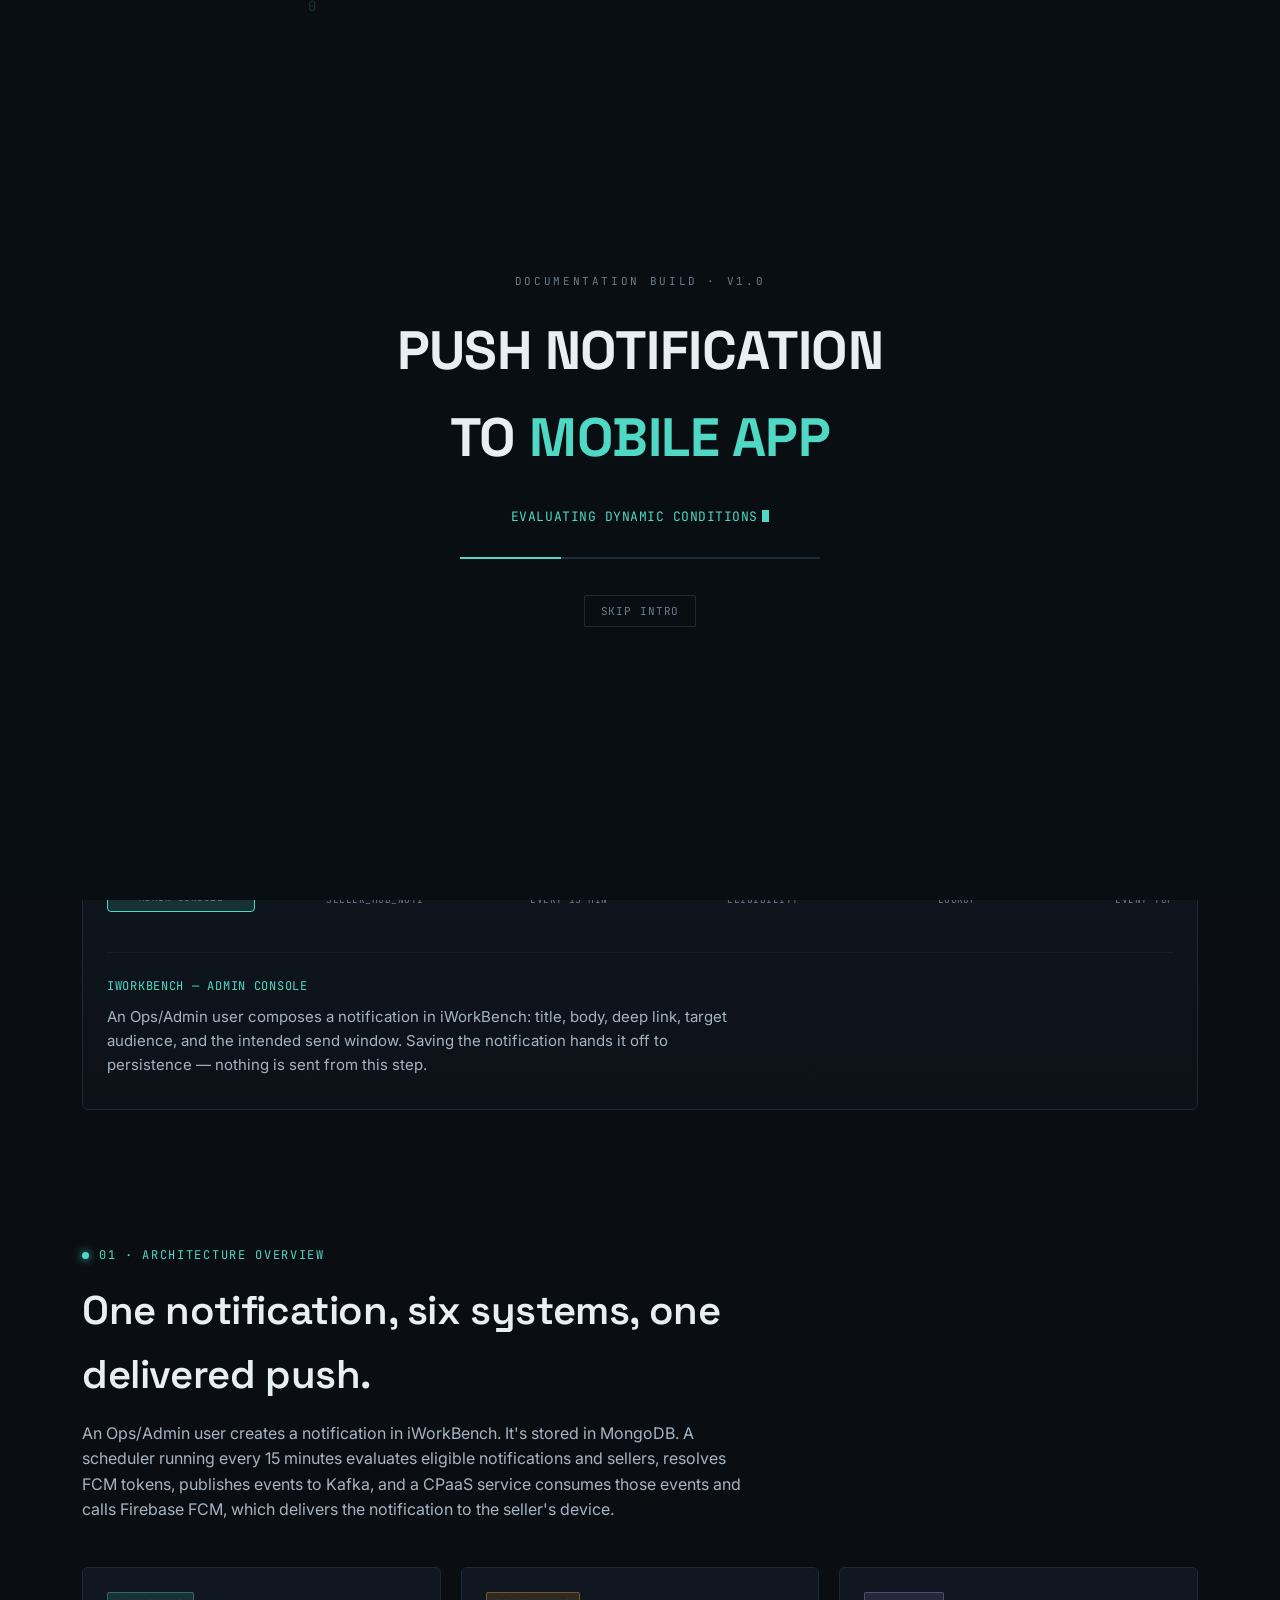
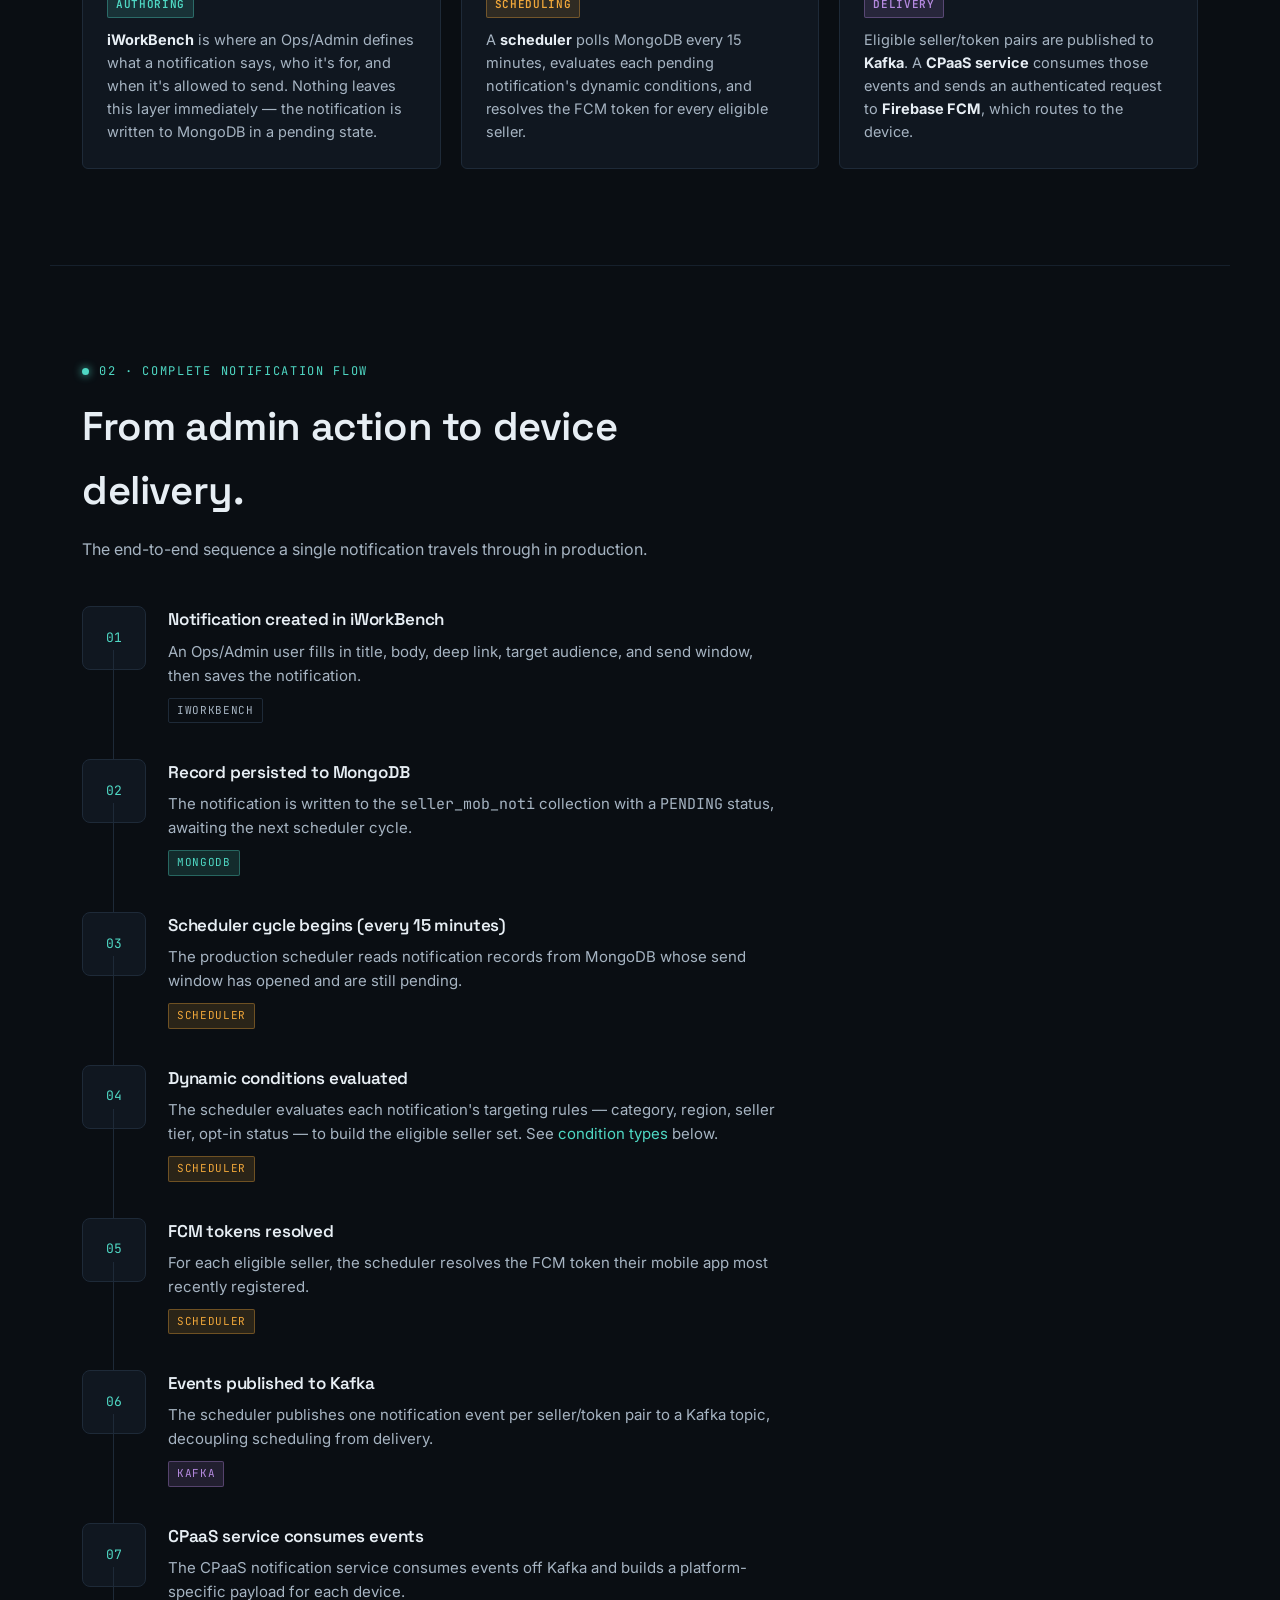
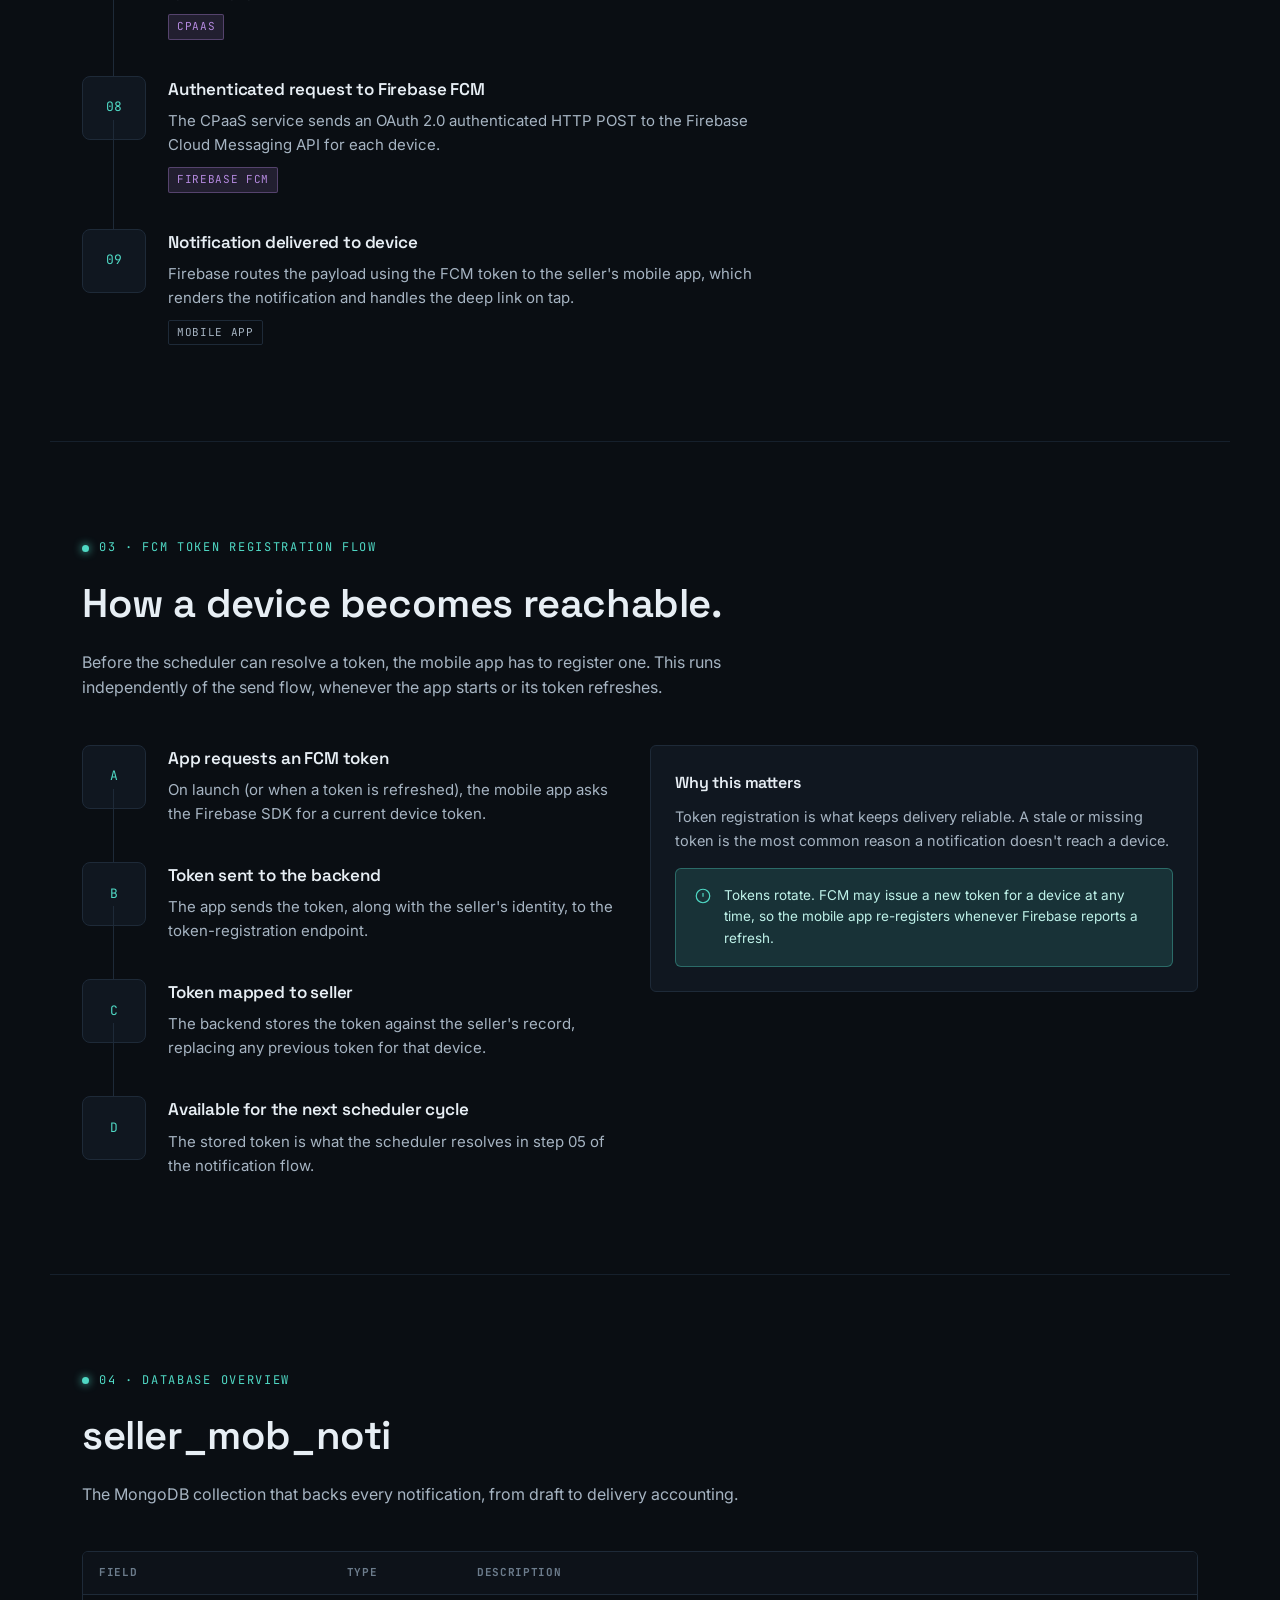
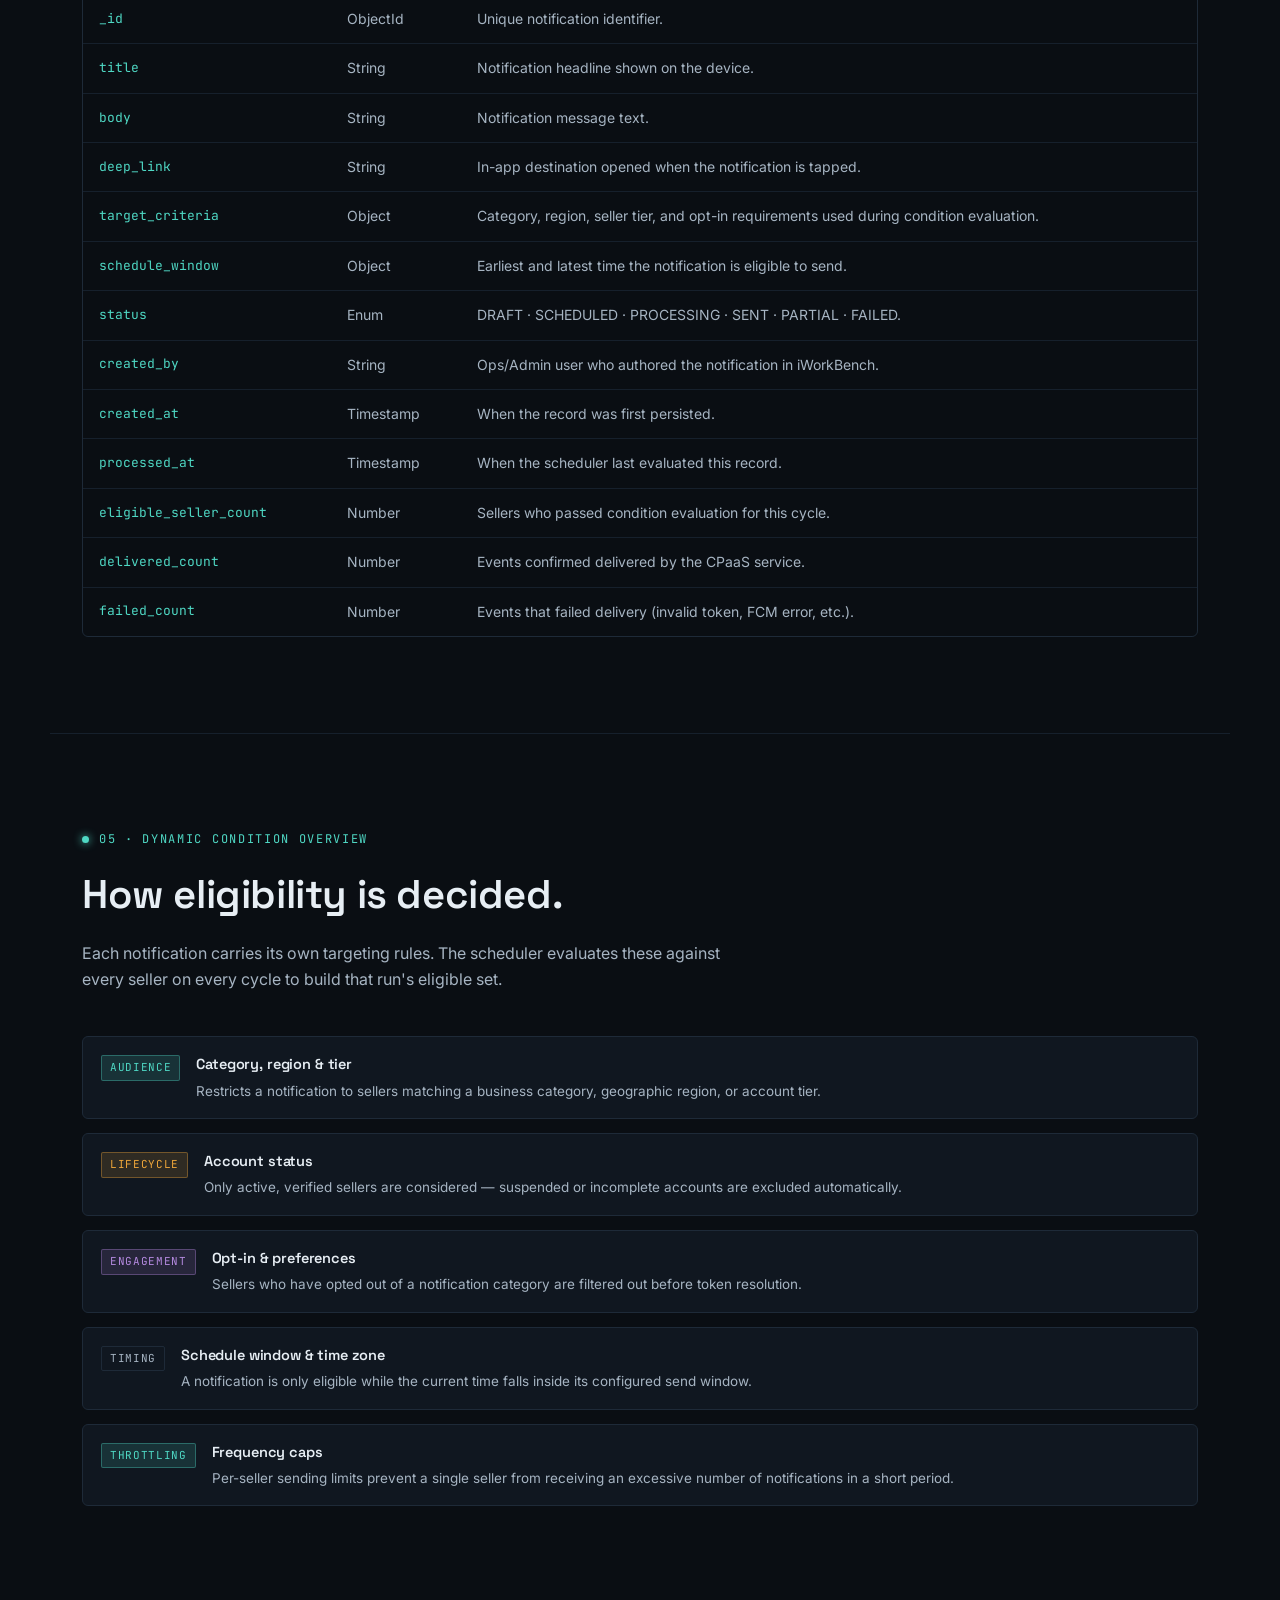
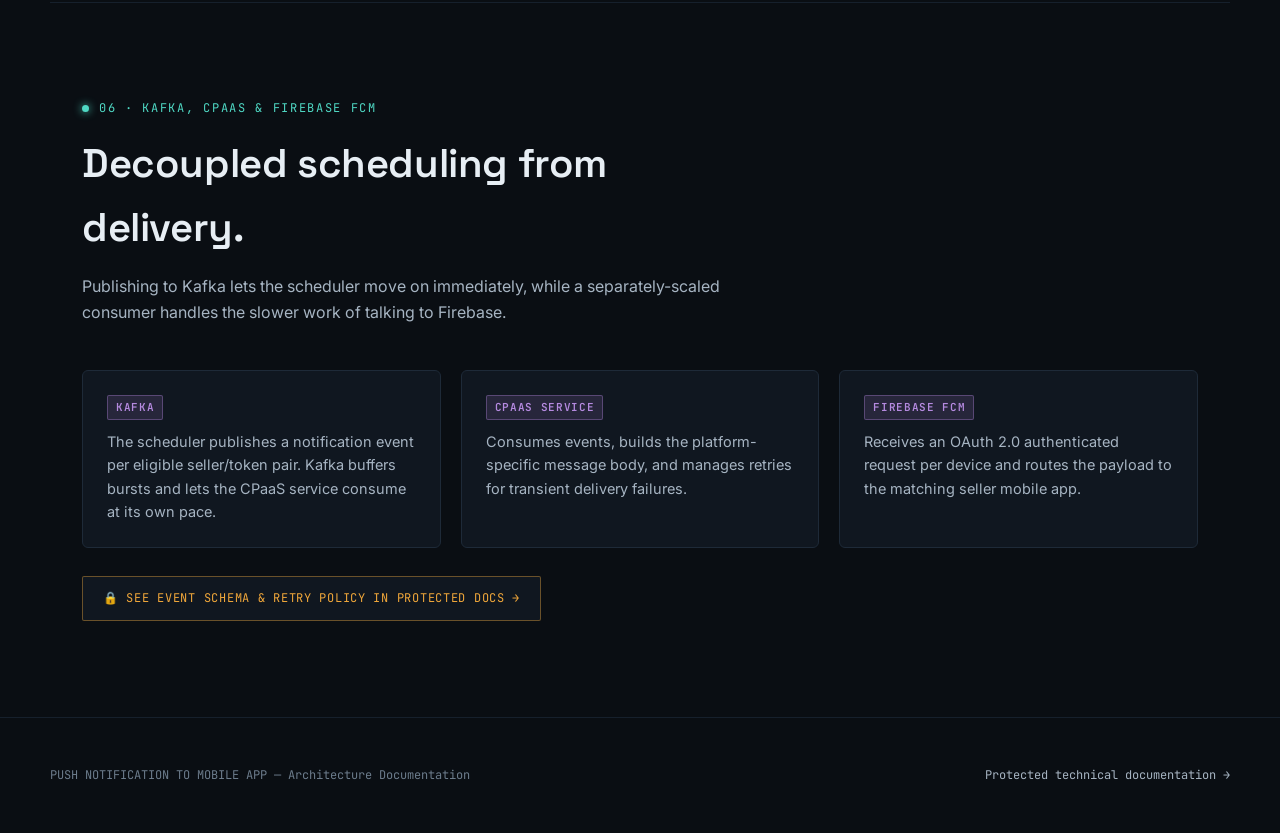
==== index.html @ 13eb3a61 "commit 1" ====
<!DOCTYPE html>
<html lang="en">
<head>
<meta charset="UTF-8">
<meta name="viewport" content="width=device-width, initial-scale=1.0">
<title>Push Notification to Mobile APP — Architecture Documentation</title>
<meta name="description" content="Architecture documentation for a production push notification pipeline: iWorkBench, MongoDB, a 15-minute scheduler, Kafka, a CPaaS service, and Firebase Cloud Messaging.">
<link rel="stylesheet" href="style.css">
</head>
<body>

<!-- ============ SPLASH ============ -->
<div class="splash" id="splash">
  <canvas id="splash-canvas"></canvas>
  <div class="splash-content">
    <div class="splash-eyebrow">Documentation Build · v1.0</div>
    <div class="splash-title">PUSH NOTIFICATION<br>TO <span>MOBILE APP</span></div>
    <div class="splash-status" id="splash-status">INITIALIZING</div>
    <div class="splash-bar"><div class="splash-bar-fill" id="splash-bar-fill"></div></div>
    <button class="splash-skip" id="splash-skip">Skip intro</button>
  </div>
</div>

<!-- ============ NAV ============ -->
<nav class="nav">
  <div class="nav-inner">
    <div class="brand"><span class="dot"></span> PN&nbsp;/&nbsp;ARCHITECTURE</div>
    <ul class="nav-links" id="nav-links">
      <li><a href="#overview">Overview</a></li>
      <li><a href="#flow">Flow</a></li>
      <li><a href="#fcm-registration">FCM Tokens</a></li>
      <li><a href="#database">Database</a></li>
      <li><a href="#kafka">Kafka / CPaaS</a></li>
      <li><a href="details.html" class="docs-link">Protected Docs →</a></li>
    </ul>
    <button class="nav-toggle" id="nav-toggle" aria-label="Toggle navigation">☰</button>
  </div>
</nav>

<!-- ============ HERO ============ -->
<header class="hero">
  <div class="hero-top">
    <div>
      <div class="eyebrow">Architecture Documentation</div>
      <h1>Push Notification to <span class="accent">Mobile APP</span></h1>
      <p class="lede">A visual walkthrough of a live, production-used notification pipeline —
        from an Ops/Admin action in iWorkBench, through MongoDB and a scheduled evaluation job,
        to Kafka, a CPaaS delivery service, and Firebase Cloud Messaging.</p>
    </div>
    <div class="hero-meta">
      <div><b>System</b> · Seller Notification Platform</div>
      <div><b>Status</b> · Production</div>
      <div><b>Scheduler interval</b> · 15 min</div>
      <div><b>Delivery channel</b> · Firebase FCM</div>
    </div>
  </div>

  <div class="hero-actions">
    <a href="#overview" class="btn primary">View architecture ↓</a>
    <a href="details.html" class="btn ghost locked">🔒 Protected technical docs</a>
  </div>

  <!-- Signature interactive pipeline -->
  <div class="pipeline-wrap reveal">
    <div class="pipeline-header">
      <span>Live pipeline reference · click a node</span>
      <span class="tick"><span class="pulse"></span> next scheduler tick in <span id="scheduler-clock" class="mono">00:15</span> (simulated)</span>
    </div>

    <div class="pipeline" role="list">
      <div class="p-node" tabindex="0" role="listitem" data-node="iworkbench">
        <div class="icon"><svg viewBox="0 0 24 24" fill="none" stroke="currentColor" stroke-width="1.6"><rect x="3" y="4" width="18" height="13" rx="1.5"/><path d="M8 21h8M12 17v4"/></svg></div>
        <div class="label">iWorkBench</div><div class="sub">Admin console</div>
      </div>
      <div class="p-link"><span class="flow-dot" style="animation-delay:0s"></span></div>

      <div class="p-node" tabindex="0" role="listitem" data-node="mongodb">
        <div class="icon"><svg viewBox="0 0 24 24" fill="none" stroke="currentColor" stroke-width="1.6"><path d="M12 3c3 3 4 6 4 9a4 4 0 0 1-8 0c0-3 1-6 4-9Z"/><path d="M12 12v9"/></svg></div>
        <div class="label">MongoDB</div><div class="sub">seller_mob_noti</div>
      </div>
      <div class="p-link"><span class="flow-dot" style="animation-delay:.3s"></span></div>

      <div class="p-node amber" tabindex="0" role="listitem" data-node="scheduler">
        <div class="icon"><svg viewBox="0 0 24 24" fill="none" stroke="currentColor" stroke-width="1.6"><circle cx="12" cy="12" r="8.5"/><path d="M12 7v5l3.2 2"/></svg></div>
        <div class="label">Scheduler</div><div class="sub">every 15 min</div>
      </div>
      <div class="p-link"><span class="flow-dot" style="animation-delay:.6s"></span></div>

      <div class="p-node" tabindex="0" role="listitem" data-node="conditions">
        <div class="icon"><svg viewBox="0 0 24 24" fill="none" stroke="currentColor" stroke-width="1.6"><path d="M4 6h16M4 12h10M4 18h6"/><circle cx="19" cy="12" r="1.6"/><circle cx="15" cy="18" r="1.6"/></svg></div>
        <div class="label">Conditions</div><div class="sub">eligibility</div>
      </div>
      <div class="p-link"><span class="flow-dot" style="animation-delay:.9s"></span></div>

      <div class="p-node" tabindex="0" role="listitem" data-node="tokens">
        <div class="icon"><svg viewBox="0 0 24 24" fill="none" stroke="currentColor" stroke-width="1.6"><rect x="6" y="2" width="12" height="20" rx="2.5"/><path d="M10 18h4"/></svg></div>
        <div class="label">FCM Tokens</div><div class="sub">lookup</div>
      </div>
      <div class="p-link"><span class="flow-dot" style="animation-delay:1.2s"></span></div>

      <div class="p-node" tabindex="0" role="listitem" data-node="kafka">
        <div class="icon"><svg viewBox="0 0 24 24" fill="none" stroke="currentColor" stroke-width="1.6"><circle cx="6" cy="6" r="2.2"/><circle cx="6" cy="18" r="2.2"/><circle cx="18" cy="12" r="2.2"/><path d="M8 7l8 4M8 17l8-4"/></svg></div>
        <div class="label">Kafka</div><div class="sub">event topic</div>
      </div>
      <div class="p-link"><span class="flow-dot" style="animation-delay:1.5s"></span></div>

      <div class="p-node" tabindex="0" role="listitem" data-node="cpaas">
        <div class="icon"><svg viewBox="0 0 24 24" fill="none" stroke="currentColor" stroke-width="1.6"><rect x="3" y="7" width="18" height="10" rx="2"/><path d="M7 12h.01M12 12h.01M17 12h.01"/></svg></div>
        <div class="label">CPaaS</div><div class="sub">consumer</div>
      </div>
      <div class="p-link"><span class="flow-dot" style="animation-delay:1.8s"></span></div>

      <div class="p-node violet" tabindex="0" role="listitem" data-node="fcm">
        <div class="icon"><svg viewBox="0 0 24 24" fill="none" stroke="currentColor" stroke-width="1.6"><path d="M12 2 3 7v6c0 5 4 8 9 9 5-1 9-4 9-9V7l-9-5Z"/></svg></div>
        <div class="label">Firebase FCM</div><div class="sub">OAuth 2.0 POST</div>
      </div>
      <div class="p-link"><span class="flow-dot" style="animation-delay:2.1s"></span></div>

      <div class="p-node" tabindex="0" role="listitem" data-node="mobile">
        <div class="icon"><svg viewBox="0 0 24 24" fill="none" stroke="currentColor" stroke-width="1.6"><rect x="7" y="2" width="10" height="20" rx="2"/><path d="M11 19h2"/></svg></div>
        <div class="label">Mobile App</div><div class="sub">seller device</div>
      </div>
    </div>

    <div class="pipeline-detail">
      <div class="d-title" id="pipeline-detail-title">iWorkBench — Admin Console</div>
      <p id="pipeline-detail-text">An Ops/Admin user composes a notification in iWorkBench.</p>
    </div>
  </div>
</header>

<!-- ============ OVERVIEW ============ -->
<section class="section" id="overview">
  <div class="section-head reveal">
    <div class="eyebrow">01 · Architecture Overview</div>
    <h2>One notification, six systems, one delivered push.</h2>
    <p>An Ops/Admin user creates a notification in iWorkBench. It's stored in MongoDB. A scheduler
      running every 15 minutes evaluates eligible notifications and sellers, resolves FCM tokens,
      publishes events to Kafka, and a CPaaS service consumes those events and calls Firebase FCM,
      which delivers the notification to the seller's device.</p>
  </div>

  <div class="grid cols-3 reveal">
    <div class="card">
      <h3><span class="tag teal">Authoring</span></h3>
      <p><b style="color:var(--text)">iWorkBench</b> is where an Ops/Admin defines what a notification says,
        who it's for, and when it's allowed to send. Nothing leaves this layer immediately — the
        notification is written to MongoDB in a pending state.</p>
    </div>
    <div class="card">
      <h3><span class="tag amber">Scheduling</span></h3>
      <p>A <b style="color:var(--text)">scheduler</b> polls MongoDB every 15 minutes, evaluates each
        pending notification's dynamic conditions, and resolves the FCM token for every eligible seller.</p>
    </div>
    <div class="card">
      <h3><span class="tag violet">Delivery</span></h3>
      <p>Eligible seller/token pairs are published to <b style="color:var(--text)">Kafka</b>. A
        <b style="color:var(--text)">CPaaS service</b> consumes those events and sends an authenticated
        request to <b style="color:var(--text)">Firebase FCM</b>, which routes to the device.</p>
    </div>
  </div>
</section>

<!-- ============ COMPLETE FLOW ============ -->
<section class="section" id="flow">
  <div class="section-head reveal">
    <div class="eyebrow">02 · Complete Notification Flow</div>
    <h2>From admin action to device delivery.</h2>
    <p>The end-to-end sequence a single notification travels through in production.</p>
  </div>

  <div class="flow-steps reveal">
    <div class="flow-step">
      <div class="step-num">01</div>
      <div class="step-body">
        <h4>Notification created in iWorkBench</h4>
        <p>An Ops/Admin user fills in title, body, deep link, target audience, and send window,
          then saves the notification.</p>
        <div class="step-meta"><span class="tag">iWorkBench</span></div>
      </div>
    </div>
    <div class="flow-step">
      <div class="step-num">02</div>
      <div class="step-body">
        <h4>Record persisted to MongoDB</h4>
        <p>The notification is written to the <code class="mono">seller_mob_noti</code> collection with a
          <code class="mono">PENDING</code> status, awaiting the next scheduler cycle.</p>
        <div class="step-meta"><span class="tag teal">MongoDB</span></div>
      </div>
    </div>
    <div class="flow-step">
      <div class="step-num">03</div>
      <div class="step-body">
        <h4>Scheduler cycle begins (every 15 minutes)</h4>
        <p>The production scheduler reads notification records from MongoDB whose send window has opened
          and are still pending.</p>
        <div class="step-meta"><span class="tag amber">Scheduler</span></div>
      </div>
    </div>
    <div class="flow-step">
      <div class="step-num">04</div>
      <div class="step-body">
        <h4>Dynamic conditions evaluated</h4>
        <p>The scheduler evaluates each notification's targeting rules — category, region, seller tier,
          opt-in status — to build the eligible seller set. See <a href="#conditions" style="color:var(--teal)">condition types</a> below.</p>
        <div class="step-meta"><span class="tag amber">Scheduler</span></div>
      </div>
    </div>
    <div class="flow-step">
      <div class="step-num">05</div>
      <div class="step-body">
        <h4>FCM tokens resolved</h4>
        <p>For each eligible seller, the scheduler resolves the FCM token their mobile app most recently
          registered.</p>
        <div class="step-meta"><span class="tag amber">Scheduler</span></div>
      </div>
    </div>
    <div class="flow-step">
      <div class="step-num">06</div>
      <div class="step-body">
        <h4>Events published to Kafka</h4>
        <p>The scheduler publishes one notification event per seller/token pair to a Kafka topic,
          decoupling scheduling from delivery.</p>
        <div class="step-meta"><span class="tag violet">Kafka</span></div>
      </div>
    </div>
    <div class="flow-step">
      <div class="step-num">07</div>
      <div class="step-body">
        <h4>CPaaS service consumes events</h4>
        <p>The CPaaS notification service consumes events off Kafka and builds a platform-specific
          payload for each device.</p>
        <div class="step-meta"><span class="tag violet">CPaaS</span></div>
      </div>
    </div>
    <div class="flow-step">
      <div class="step-num">08</div>
      <div class="step-body">
        <h4>Authenticated request to Firebase FCM</h4>
        <p>The CPaaS service sends an OAuth 2.0 authenticated HTTP POST to the Firebase Cloud Messaging
          API for each device.</p>
        <div class="step-meta"><span class="tag violet">Firebase FCM</span></div>
      </div>
    </div>
    <div class="flow-step">
      <div class="step-num">09</div>
      <div class="step-body">
        <h4>Notification delivered to device</h4>
        <p>Firebase routes the payload using the FCM token to the seller's mobile app, which renders
          the notification and handles the deep link on tap.</p>
        <div class="step-meta"><span class="tag">Mobile App</span></div>
      </div>
    </div>
  </div>
</section>

<!-- ============ FCM TOKEN REGISTRATION ============ -->
<section class="section" id="fcm-registration">
  <div class="section-head reveal">
    <div class="eyebrow">03 · FCM Token Registration Flow</div>
    <h2>How a device becomes reachable.</h2>
    <p>Before the scheduler can resolve a token, the mobile app has to register one. This runs
      independently of the send flow, whenever the app starts or its token refreshes.</p>
  </div>

  <div class="grid cols-2 reveal">
    <div>
      <div class="flow-steps">
        <div class="flow-step">
          <div class="step-num">A</div>
          <div class="step-body">
            <h4>App requests an FCM token</h4>
            <p>On launch (or when a token is refreshed), the mobile app asks the Firebase SDK for a
              current device token.</p>
          </div>
        </div>
        <div class="flow-step">
          <div class="step-num">B</div>
          <div class="step-body">
            <h4>Token sent to the backend</h4>
            <p>The app sends the token, along with the seller's identity, to the token-registration
              endpoint.</p>
          </div>
        </div>
        <div class="flow-step">
          <div class="step-num">C</div>
          <div class="step-body">
            <h4>Token mapped to seller</h4>
            <p>The backend stores the token against the seller's record, replacing any previous token
              for that device.</p>
          </div>
        </div>
        <div class="flow-step">
          <div class="step-num">D</div>
          <div class="step-body">
            <h4>Available for the next scheduler cycle</h4>
            <p>The stored token is what the scheduler resolves in step 05 of the notification flow.</p>
          </div>
        </div>
      </div>
    </div>
    <div class="card" style="align-self:start;">
      <h3>Why this matters</h3>
      <p style="margin-bottom:12px;">Token registration is what keeps delivery reliable. A stale or
        missing token is the most common reason a notification doesn't reach a device.</p>
      <div class="note info" style="margin-top:16px;">
        <svg viewBox="0 0 24 24" fill="none" stroke="currentColor" stroke-width="1.6"><circle cx="12" cy="12" r="9"/><path d="M12 8v5M12 16h.01"/></svg>
        <span>Tokens rotate. FCM may issue a new token for a device at any time, so the mobile app
          re-registers whenever Firebase reports a refresh.</span>
      </div>
    </div>
  </div>
</section>

<!-- ============ DATABASE ============ -->
<section class="section" id="database">
  <div class="section-head reveal">
    <div class="eyebrow">04 · Database Overview</div>
    <h2>seller_mob_noti</h2>
    <p>The MongoDB collection that backs every notification, from draft to delivery accounting.</p>
  </div>

  <div class="table-wrap reveal">
    <table>
      <thead>
        <tr><th>Field</th><th>Type</th><th>Description</th></tr>
      </thead>
      <tbody>
        <tr><td class="field">_id</td><td>ObjectId</td><td>Unique notification identifier.</td></tr>
        <tr><td class="field">title</td><td>String</td><td>Notification headline shown on the device.</td></tr>
        <tr><td class="field">body</td><td>String</td><td>Notification message text.</td></tr>
        <tr><td class="field">deep_link</td><td>String</td><td>In-app destination opened when the notification is tapped.</td></tr>
        <tr><td class="field">target_criteria</td><td>Object</td><td>Category, region, seller tier, and opt-in requirements used during condition evaluation.</td></tr>
        <tr><td class="field">schedule_window</td><td>Object</td><td>Earliest and latest time the notification is eligible to send.</td></tr>
        <tr><td class="field">status</td><td>Enum</td><td>DRAFT · SCHEDULED · PROCESSING · SENT · PARTIAL · FAILED.</td></tr>
        <tr><td class="field">created_by</td><td>String</td><td>Ops/Admin user who authored the notification in iWorkBench.</td></tr>
        <tr><td class="field">created_at</td><td>Timestamp</td><td>When the record was first persisted.</td></tr>
        <tr><td class="field">processed_at</td><td>Timestamp</td><td>When the scheduler last evaluated this record.</td></tr>
        <tr><td class="field">eligible_seller_count</td><td>Number</td><td>Sellers who passed condition evaluation for this cycle.</td></tr>
        <tr><td class="field">delivered_count</td><td>Number</td><td>Events confirmed delivered by the CPaaS service.</td></tr>
        <tr><td class="field">failed_count</td><td>Number</td><td>Events that failed delivery (invalid token, FCM error, etc.).</td></tr>
      </tbody>
    </table>
  </div>
</section>

<!-- ============ DYNAMIC CONDITIONS ============ -->
<section class="section" id="conditions">
  <div class="section-head reveal">
    <div class="eyebrow">05 · Dynamic Condition Overview</div>
    <h2>How eligibility is decided.</h2>
    <p>Each notification carries its own targeting rules. The scheduler evaluates these against every
      seller on every cycle to build that run's eligible set.</p>
  </div>

  <div class="cond-list reveal">
    <div class="cond-item">
      <span class="tag teal cond-tag">Audience</span>
      <div><h4>Category, region &amp; tier</h4><p>Restricts a notification to sellers matching a business category, geographic region, or account tier.</p></div>
    </div>
    <div class="cond-item">
      <span class="tag amber cond-tag">Lifecycle</span>
      <div><h4>Account status</h4><p>Only active, verified sellers are considered — suspended or incomplete accounts are excluded automatically.</p></div>
    </div>
    <div class="cond-item">
      <span class="tag violet cond-tag">Engagement</span>
      <div><h4>Opt-in &amp; preferences</h4><p>Sellers who have opted out of a notification category are filtered out before token resolution.</p></div>
    </div>
    <div class="cond-item">
      <span class="tag cond-tag">Timing</span>
      <div><h4>Schedule window &amp; time zone</h4><p>A notification is only eligible while the current time falls inside its configured send window.</p></div>
    </div>
    <div class="cond-item">
      <span class="tag teal cond-tag">Throttling</span>
      <div><h4>Frequency caps</h4><p>Per-seller sending limits prevent a single seller from receiving an excessive number of notifications in a short period.</p></div>
    </div>
  </div>
</section>

<!-- ============ KAFKA / CPAAS / FCM ============ -->
<section class="section" id="kafka">
  <div class="section-head reveal">
    <div class="eyebrow">06 · Kafka, CPaaS &amp; Firebase FCM</div>
    <h2>Decoupled scheduling from delivery.</h2>
    <p>Publishing to Kafka lets the scheduler move on immediately, while a separately-scaled consumer
      handles the slower work of talking to Firebase.</p>
  </div>

  <div class="grid cols-3 reveal">
    <div class="card">
      <h3><span class="tag violet">Kafka</span></h3>
      <p>The scheduler publishes a notification event per eligible seller/token pair. Kafka buffers
        bursts and lets the CPaaS service consume at its own pace.</p>
    </div>
    <div class="card">
      <h3><span class="tag violet">CPaaS Service</span></h3>
      <p>Consumes events, builds the platform-specific message body, and manages retries for
        transient delivery failures.</p>
    </div>
    <div class="card">
      <h3><span class="tag violet">Firebase FCM</span></h3>
      <p>Receives an OAuth 2.0 authenticated request per device and routes the payload to the
        matching seller mobile app.</p>
    </div>
  </div>

  <div style="margin-top:28px;" class="reveal">
    <a href="details.html" class="btn ghost locked">🔒 See event schema &amp; retry policy in protected docs →</a>
  </div>
</section>

<footer>
  <div class="footer-inner">
    <div>PUSH NOTIFICATION TO MOBILE APP — Architecture Documentation</div>
    <div><a href="details.html">Protected technical documentation →</a></div>
  </div>
</footer>

<script src="script.js"></script>
</body>
</html>
---- style.css ----
/* =========================================================
   PUSH NOTIFICATION TO MOBILE APP — Architecture Docs
   Design system: "Systems Blueprint"
   ========================================================= */

@import url('https://fonts.googleapis.com/css2?family=Space+Grotesk:wght@400;500;600;700&family=Inter:wght@400;500;600&family=JetBrains+Mono:wght@400;500;600&display=swap');

:root{
  --ink:        #0A0E13;
  --panel:      #101720;
  --panel-2:    #0D1219;
  --border:     #1E2A38;
  --border-soft:#16202C;
  --text:       #E7EEF4;
  --text-dim:   #A6B4C2;
  --muted:      #6C7C8C;

  --teal:       #4FD8C4;
  --teal-dim:   rgba(79,216,196,0.14);
  --amber:      #F0A73A;
  --amber-dim:  rgba(240,167,58,0.14);
  --violet:     #B58AE0;
  --violet-dim: rgba(181,138,224,0.14);
  --red:        #E5697A;

  --display: 'Space Grotesk', sans-serif;
  --body:    'Inter', sans-serif;
  --mono:    'JetBrains Mono', monospace;

  --radius: 3px;
  --maxw: 1180px;
}

*{ box-sizing:border-box; margin:0; padding:0; }

html{ scroll-behavior:smooth; }

body{
  background:var(--ink);
  color:var(--text);
  font-family:var(--body);
  line-height:1.6;
  -webkit-font-smoothing:antialiased;
  position:relative;
  min-height:100vh;
}

/* blueprint grid backdrop */
body::before{
  content:"";
  position:fixed; inset:0;
  background-image:
    linear-gradient(var(--border-soft) 1px, transparent 1px),
    linear-gradient(90deg, var(--border-soft) 1px, transparent 1px);
  background-size:48px 48px;
  opacity:0.35;
  pointer-events:none;
  z-index:0;
  mask-image: radial-gradient(ellipse 90% 60% at 50% 0%, black 40%, transparent 90%);
}

a{ color:inherit; text-decoration:none; }
ul{ list-style:none; }
img,svg{ display:block; max-width:100%; }

::selection{ background:var(--teal); color:var(--ink); }

::-webkit-scrollbar{ width:10px; height:10px; }
::-webkit-scrollbar-track{ background:var(--ink); }
::-webkit-scrollbar-thumb{ background:var(--border); border-radius:10px; }

:focus-visible{ outline:2px solid var(--teal); outline-offset:2px; }

.eyebrow{
  font-family:var(--mono);
  font-size:12px;
  letter-spacing:0.14em;
  text-transform:uppercase;
  color:var(--teal);
  display:flex;
  align-items:center;
  gap:10px;
}
.eyebrow::before{
  content:"";
  width:7px; height:7px;
  border-radius:50%;
  background:var(--teal);
  box-shadow:0 0 8px var(--teal);
  flex:none;
}

h1,h2,h3,h4{ font-family:var(--display); font-weight:600; letter-spacing:-0.01em; }

.section{
  position:relative;
  z-index:1;
  max-width:var(--maxw);
  margin:0 auto;
  padding:96px 32px;
}
.section + .section{ border-top:1px solid var(--border-soft); }

.section-head{
  margin-bottom:44px;
  max-width:680px;
}
.section-head h2{
  font-size:clamp(28px,3.4vw,40px);
  margin-top:14px;
  color:var(--text);
}
.section-head p{
  margin-top:14px;
  color:var(--text-dim);
  font-size:16px;
}

code, .mono{ font-family:var(--mono); }

.tag{
  display:inline-flex;
  align-items:center;
  font-family:var(--mono);
  font-size:11px;
  letter-spacing:0.06em;
  text-transform:uppercase;
  padding:3px 8px;
  border-radius:2px;
  border:1px solid var(--border);
  color:var(--text-dim);
}
.tag.teal{ color:var(--teal); border-color:rgba(79,216,196,0.35); background:var(--teal-dim); }
.tag.amber{ color:var(--amber); border-color:rgba(240,167,58,0.35); background:var(--amber-dim); }
.tag.violet{ color:var(--violet); border-color:rgba(181,138,224,0.35); background:var(--violet-dim); }

/* =========================== NAV =========================== */
.nav{
  position:sticky; top:0; z-index:50;
  backdrop-filter:blur(10px);
  background:rgba(10,14,19,0.82);
  border-bottom:1px solid var(--border-soft);
}
.nav-inner{
  max-width:var(--maxw);
  margin:0 auto;
  padding:0 32px;
  height:60px;
  display:flex;
  align-items:center;
  justify-content:space-between;
  gap:24px;
}
.brand{
  display:flex; align-items:center; gap:10px;
  font-family:var(--mono);
  font-size:13px;
  letter-spacing:0.04em;
  color:var(--text);
}
.brand .dot{
  width:8px; height:8px; border-radius:50%;
  background:var(--teal); box-shadow:0 0 10px var(--teal);
  animation: blink 2.6s ease-in-out infinite;
}
@keyframes blink{ 0%,100%{opacity:1;} 50%{opacity:0.25;} }

.nav-links{
  display:flex; gap:28px;
  font-family:var(--mono);
  font-size:12px;
  letter-spacing:0.04em;
  text-transform:uppercase;
}
.nav-links a{ color:var(--text-dim); transition:color .15s ease; position:relative; }
.nav-links a:hover{ color:var(--teal); }
.nav-links a.docs-link{ color:var(--amber); }
.nav-links a.docs-link:hover{ color:#ffbe63; }

.nav-toggle{ display:none; background:none; border:1px solid var(--border); color:var(--text); font-family:var(--mono); padding:6px 10px; border-radius:2px; }

@media (max-width:760px){
  .nav-links{ display:none; }
  .nav-toggle{ display:block; }
  .nav-links.open{
    display:flex; flex-direction:column;
    position:absolute; top:60px; left:0; right:0;
    background:var(--panel); border-bottom:1px solid var(--border-soft);
    padding:16px 24px; gap:16px;
  }
}

/* =========================== SPLASH =========================== */
.splash{
  position:fixed; inset:0; z-index:200;
  background:var(--ink);
  display:flex; flex-direction:column;
  align-items:center; justify-content:center;
  overflow:hidden;
  transition:opacity .6s ease, visibility .6s ease;
}
.splash.hide{ opacity:0; visibility:hidden; pointer-events:none; }

.splash canvas{ position:absolute; inset:0; width:100%; height:100%; opacity:0.5; }

.splash-content{
  position:relative; z-index:2;
  text-align:center;
  padding:0 24px;
}
.splash-eyebrow{
  font-family:var(--mono);
  font-size:11px;
  letter-spacing:0.24em;
  text-transform:uppercase;
  color:var(--muted);
  margin-bottom:18px;
}
.splash-title{
  font-family:var(--display);
  font-weight:700;
  font-size:clamp(26px,5.4vw,54px);
  letter-spacing:-0.01em;
  color:var(--text);
}
.splash-title span{ color:var(--teal); }

.splash-status{
  margin-top:26px;
  font-family:var(--mono);
  font-size:13px;
  color:var(--teal);
  height:20px;
  letter-spacing:0.04em;
}
.splash-status::after{
  content:"";
  display:inline-block;
  width:7px; height:12px;
  margin-left:4px;
  background:var(--teal);
  animation:blink 0.9s steps(2) infinite;
  vertical-align:-1px;
}

.splash-bar{
  margin:30px auto 0;
  width:min(360px,70vw);
  height:2px;
  background:var(--border);
  position:relative;
  overflow:hidden;
}
.splash-bar-fill{
  position:absolute; left:0; top:0; bottom:0;
  width:0%;
  background:var(--teal);
  box-shadow:0 0 10px var(--teal);
  transition:width .1s linear;
}

.splash-skip{
  margin-top:36px;
  font-family:var(--mono);
  font-size:11px;
  letter-spacing:0.08em;
  text-transform:uppercase;
  color:var(--muted);
  border:1px solid var(--border);
  padding:8px 16px;
  border-radius:2px;
  opacity:0;
  transition:opacity .4s ease, color .15s ease, border-color .15s ease;
  background:none;
  cursor:pointer;
}
.splash-skip.show{ opacity:1; }
.splash-skip:hover{ color:var(--teal); border-color:var(--teal); }

/* =========================== HERO =========================== */
.hero{
  position:relative; z-index:1;
  max-width:var(--maxw);
  margin:0 auto;
  padding:88px 32px 40px;
}
.hero-top{
  display:flex; align-items:flex-start; justify-content:space-between;
  gap:40px; flex-wrap:wrap;
}
.hero h1{
  font-size:clamp(34px,5.6vw,62px);
  line-height:1.04;
  margin-top:18px;
  max-width:820px;
}
.hero h1 .accent{ color:var(--teal); }
.hero p.lede{
  margin-top:22px;
  max-width:560px;
  color:var(--text-dim);
  font-size:17px;
}
.hero-meta{
  font-family:var(--mono);
  font-size:12px;
  color:var(--muted);
  text-align:right;
  line-height:1.9;
}
.hero-meta b{ color:var(--text-dim); font-weight:500; }

.hero-actions{
  margin-top:32px;
  display:flex; gap:14px; flex-wrap:wrap;
}
.btn{
  font-family:var(--mono);
  font-size:12px;
  letter-spacing:0.06em;
  text-transform:uppercase;
  padding:12px 20px;
  border-radius:2px;
  border:1px solid var(--border);
  color:var(--text-dim);
  transition:all .15s ease;
  display:inline-flex; align-items:center; gap:8px;
  background:var(--panel);
  cursor:pointer;
}
.btn:hover{ color:var(--text); border-color:var(--muted); }
.btn.primary{
  background:var(--teal); color:#03211D; border-color:var(--teal); font-weight:600;
}
.btn.primary:hover{ background:#6be3d1; }
.btn.ghost.locked{ color:var(--amber); border-color:rgba(240,167,58,0.4); }
.btn.ghost.locked:hover{ border-color:var(--amber); }

/* =========================== PIPELINE (signature) =========================== */
.pipeline-wrap{
  margin-top:70px;
  border:1px solid var(--border);
  background:linear-gradient(180deg,var(--panel),var(--panel-2));
  border-radius:6px;
  padding:28px 24px 32px;
  position:relative;
  overflow:hidden;
}
.pipeline-header{
  display:flex; justify-content:space-between; align-items:center;
  flex-wrap:wrap; gap:12px;
  margin-bottom:34px;
  font-family:var(--mono);
  font-size:11px;
  color:var(--muted);
  text-transform:uppercase;
  letter-spacing:0.08em;
}
.pipeline-header .tick{
  color:var(--amber);
  display:flex; align-items:center; gap:8px;
}
.pipeline-header .tick .pulse{
  width:6px; height:6px; border-radius:50%; background:var(--amber);
  box-shadow:0 0 8px var(--amber);
  animation:blink 1.2s ease-in-out infinite;
}

.pipeline{
  display:flex;
  align-items:stretch;
  gap:0;
  overflow-x:auto;
  padding-bottom:8px;
}
.p-node{
  flex:0 0 148px;
  display:flex; flex-direction:column; align-items:center;
  text-align:center;
  gap:10px;
  padding:6px;
  border-radius:4px;
  cursor:pointer;
  border:1px solid transparent;
  transition:border-color .15s ease, background .15s ease, transform .15s ease;
  position:relative;
}
.p-node:hover, .p-node.active{
  border-color:var(--teal);
  background:var(--teal-dim);
  transform:translateY(-2px);
}
.p-node .icon{
  width:46px; height:46px;
  border-radius:8px;
  border:1px solid var(--border);
  background:var(--panel-2);
  display:flex; align-items:center; justify-content:center;
  color:var(--teal);
}
.p-node.amber .icon{ color:var(--amber); }
.p-node.violet .icon{ color:var(--violet); }
.p-node .icon svg{ width:22px; height:22px; }
.p-node .label{
  font-family:var(--mono);
  font-size:11px;
  color:var(--text);
  letter-spacing:0.01em;
  line-height:1.3;
}
.p-node .sub{
  font-family:var(--mono);
  font-size:9.5px;
  color:var(--muted);
  text-transform:uppercase;
  letter-spacing:0.05em;
}

.p-link{
  flex:0 0 46px;
  position:relative;
  align-self:center;
  height:2px;
  background:var(--border);
  margin-top:-30px;
}
.p-link .flow-dot{
  position:absolute; top:-3px; left:0;
  width:8px; height:8px; border-radius:50%;
  background:var(--teal);
  box-shadow:0 0 8px var(--teal);
  animation:flow 2.4s linear infinite;
}
@keyframes flow{
  0%{ left:-4px; opacity:0; }
  10%{ opacity:1; }
  90%{ opacity:1; }
  100%{ left:calc(100% - 4px); opacity:0; }
}

.pipeline-detail{
  margin-top:30px;
  border-top:1px solid var(--border-soft);
  padding-top:24px;
  min-height:74px;
}
.pipeline-detail .d-title{
  font-family:var(--mono);
  font-size:12px;
  color:var(--teal);
  text-transform:uppercase;
  letter-spacing:0.06em;
  margin-bottom:8px;
}
.pipeline-detail p{ color:var(--text-dim); max-width:640px; font-size:15px; }

@media (max-width:720px){
  .pipeline{ flex-direction:column; align-items:stretch; }
  .p-node{ flex-direction:row; text-align:left; flex:none; }
  .p-link{ display:none; }
}

/* =========================== DIAGRAM STEPS (vertical flow) =========================== */
.flow-steps{ counter-reset:step; }
.flow-step{
  display:grid;
  grid-template-columns:64px 1fr;
  gap:22px;
  position:relative;
  padding-bottom:36px;
}
.flow-step:last-child{ padding-bottom:0; }
.flow-step::before{
  content:"";
  position:absolute;
  left:31px; top:44px; bottom:0;
  width:1px;
  background:var(--border);
}
.flow-step:last-child::before{ display:none; }
.step-num{
  width:64px; height:64px;
  border:1px solid var(--border);
  background:var(--panel);
  border-radius:8px;
  display:flex; align-items:center; justify-content:center;
  font-family:var(--mono); font-size:13px; color:var(--teal);
  flex:none;
}
.step-body h4{
  font-size:17px; color:var(--text); margin-bottom:6px; font-family:var(--display);
}
.step-body p{ color:var(--text-dim); font-size:15px; max-width:620px; }
.step-body .step-meta{
  margin-top:10px; display:flex; gap:8px; flex-wrap:wrap;
}

/* =========================== CARDS / GRID =========================== */
.grid{ display:grid; gap:20px; }
.grid.cols-3{ grid-template-columns:repeat(3,1fr); }
.grid.cols-2{ grid-template-columns:repeat(2,1fr); }
@media (max-width:860px){
  .grid.cols-3, .grid.cols-2{ grid-template-columns:1fr; }
}

.card{
  border:1px solid var(--border);
  background:var(--panel);
  border-radius:6px;
  padding:24px;
  transition:border-color .15s ease;
}
.card:hover{ border-color:var(--muted); }
.card h3{
  font-size:16px; color:var(--text); margin-bottom:10px;
  display:flex; align-items:center; gap:10px;
}
.card p{ color:var(--text-dim); font-size:14.5px; }

/* =========================== TABLE =========================== */
.table-wrap{
  border:1px solid var(--border);
  border-radius:6px;
  overflow:hidden;
}
table{ width:100%; border-collapse:collapse; font-size:14px; }
thead{ background:var(--panel-2); }
th{
  text-align:left; padding:12px 16px;
  font-family:var(--mono); font-size:11px; text-transform:uppercase;
  letter-spacing:0.06em; color:var(--muted);
  border-bottom:1px solid var(--border);
}
td{
  padding:13px 16px; border-bottom:1px solid var(--border-soft);
  color:var(--text-dim);
}
td.field{ font-family:var(--mono); color:var(--teal); font-size:13px; white-space:nowrap; }
tbody tr:last-child td{ border-bottom:none; }
tbody tr:hover{ background:rgba(255,255,255,0.02); }

/* =========================== CODE BLOCK =========================== */
.code-block{
  background:var(--panel-2);
  border:1px solid var(--border);
  border-radius:6px;
  overflow:hidden;
}
.code-block .code-head{
  display:flex; justify-content:space-between; align-items:center;
  padding:10px 16px;
  border-bottom:1px solid var(--border-soft);
  font-family:var(--mono); font-size:11px;
  color:var(--muted); text-transform:uppercase; letter-spacing:0.06em;
}
.code-block pre{
  padding:18px 20px;
  overflow-x:auto;
  font-family:var(--mono);
  font-size:13px;
  line-height:1.7;
  color:#C9E8E1;
}
.code-block .k{ color:var(--violet); }
.code-block .s{ color:var(--amber); }
.code-block .c{ color:var(--muted); }

/* =========================== CONDITIONS LIST =========================== */
.cond-list{ display:flex; flex-direction:column; gap:14px; }
.cond-item{
  display:flex; gap:16px; align-items:flex-start;
  border:1px solid var(--border);
  border-radius:6px; padding:16px 18px;
  background:var(--panel);
}
.cond-item .cond-tag{ flex:none; margin-top:2px; }
.cond-item h4{ font-size:14.5px; color:var(--text); margin-bottom:4px; }
.cond-item p{ color:var(--text-dim); font-size:13.5px; }

/* =========================== BANNER / NOTE =========================== */
.note{
  border:1px solid rgba(240,167,58,0.35);
  background:var(--amber-dim);
  border-radius:6px;
  padding:16px 18px;
  font-size:13.5px;
  color:#F4C98A;
  display:flex; gap:12px; align-items:flex-start;
}
.note svg{ flex:none; margin-top:2px; color:var(--amber); width:18px; height:18px; }
.note.info{
  border-color:rgba(79,216,196,0.35);
  background:var(--teal-dim);
  color:#BFF2E9;
}
.note.info svg{ color:var(--teal); }

/* =========================== FOOTER =========================== */
footer{
  position:relative; z-index:1;
  border-top:1px solid var(--border-soft);
  padding:48px 32px;
}
.footer-inner{
  max-width:var(--maxw); margin:0 auto;
  display:flex; justify-content:space-between; flex-wrap:wrap; gap:20px;
  font-family:var(--mono); font-size:12px; color:var(--muted);
}
.footer-inner a{ color:var(--text-dim); }
.footer-inner a:hover{ color:var(--teal); }

/* =========================== MODAL (details.html gate) =========================== */
.gate{
  position:fixed; inset:0; z-index:150;
  background:rgba(6,9,13,0.86);
  backdrop-filter:blur(6px);
  display:flex; align-items:center; justify-content:center;
  padding:24px;
}
.gate.hide{ display:none; }
.gate-panel{
  width:100%; max-width:400px;
  background:var(--panel);
  border:1px solid var(--border);
  border-radius:8px;
  padding:32px 28px;
  position:relative;
}
.gate-panel::before{
  content:"";
  position:absolute; top:0; left:0; right:0; height:2px;
  background:linear-gradient(90deg,var(--teal),var(--violet));
}
.gate-lock{
  width:40px; height:40px; border-radius:8px;
  border:1px solid var(--border); background:var(--panel-2);
  display:flex; align-items:center; justify-content:center;
  color:var(--amber); margin-bottom:18px;
}
.gate-panel h3{ font-size:19px; margin-bottom:6px; }
.gate-panel p.sub{ color:var(--text-dim); font-size:13.5px; margin-bottom:22px; }
.field-group{ margin-bottom:14px; }
.field-group label{
  display:block; font-family:var(--mono); font-size:11px;
  text-transform:uppercase; letter-spacing:0.06em; color:var(--muted); margin-bottom:6px;
}
.field-group input{
  width:100%; background:var(--panel-2); border:1px solid var(--border);
  color:var(--text); padding:11px 12px; border-radius:4px;
  font-family:var(--mono); font-size:13.5px;
}
.field-group input:focus-visible{ outline:2px solid var(--teal); outline-offset:0; border-color:var(--teal); }
.gate-error{
  font-family:var(--mono); font-size:12px; color:var(--red);
  margin-bottom:12px; display:none;
}
.gate-error.show{ display:block; }
.gate-submit{ width:100%; margin-top:6px; justify-content:center; }
.gate-hint{
  margin-top:20px; padding-top:16px; border-top:1px solid var(--border-soft);
  font-family:var(--mono); font-size:11.5px; color:var(--muted); line-height:1.8;
}
.gate-hint b{ color:var(--text-dim); }
.gate-disclaimer{
  font-size:11px; color:var(--muted); margin-top:14px; line-height:1.6;
}

.locked-page{ filter:blur(6px); pointer-events:none; user-select:none; }

/* fade-in on scroll */
.reveal{ opacity:0; transform:translateY(16px); transition:opacity .6s ease, transform .6s ease; }
.reveal.in{ opacity:1; transform:translateY(0); }
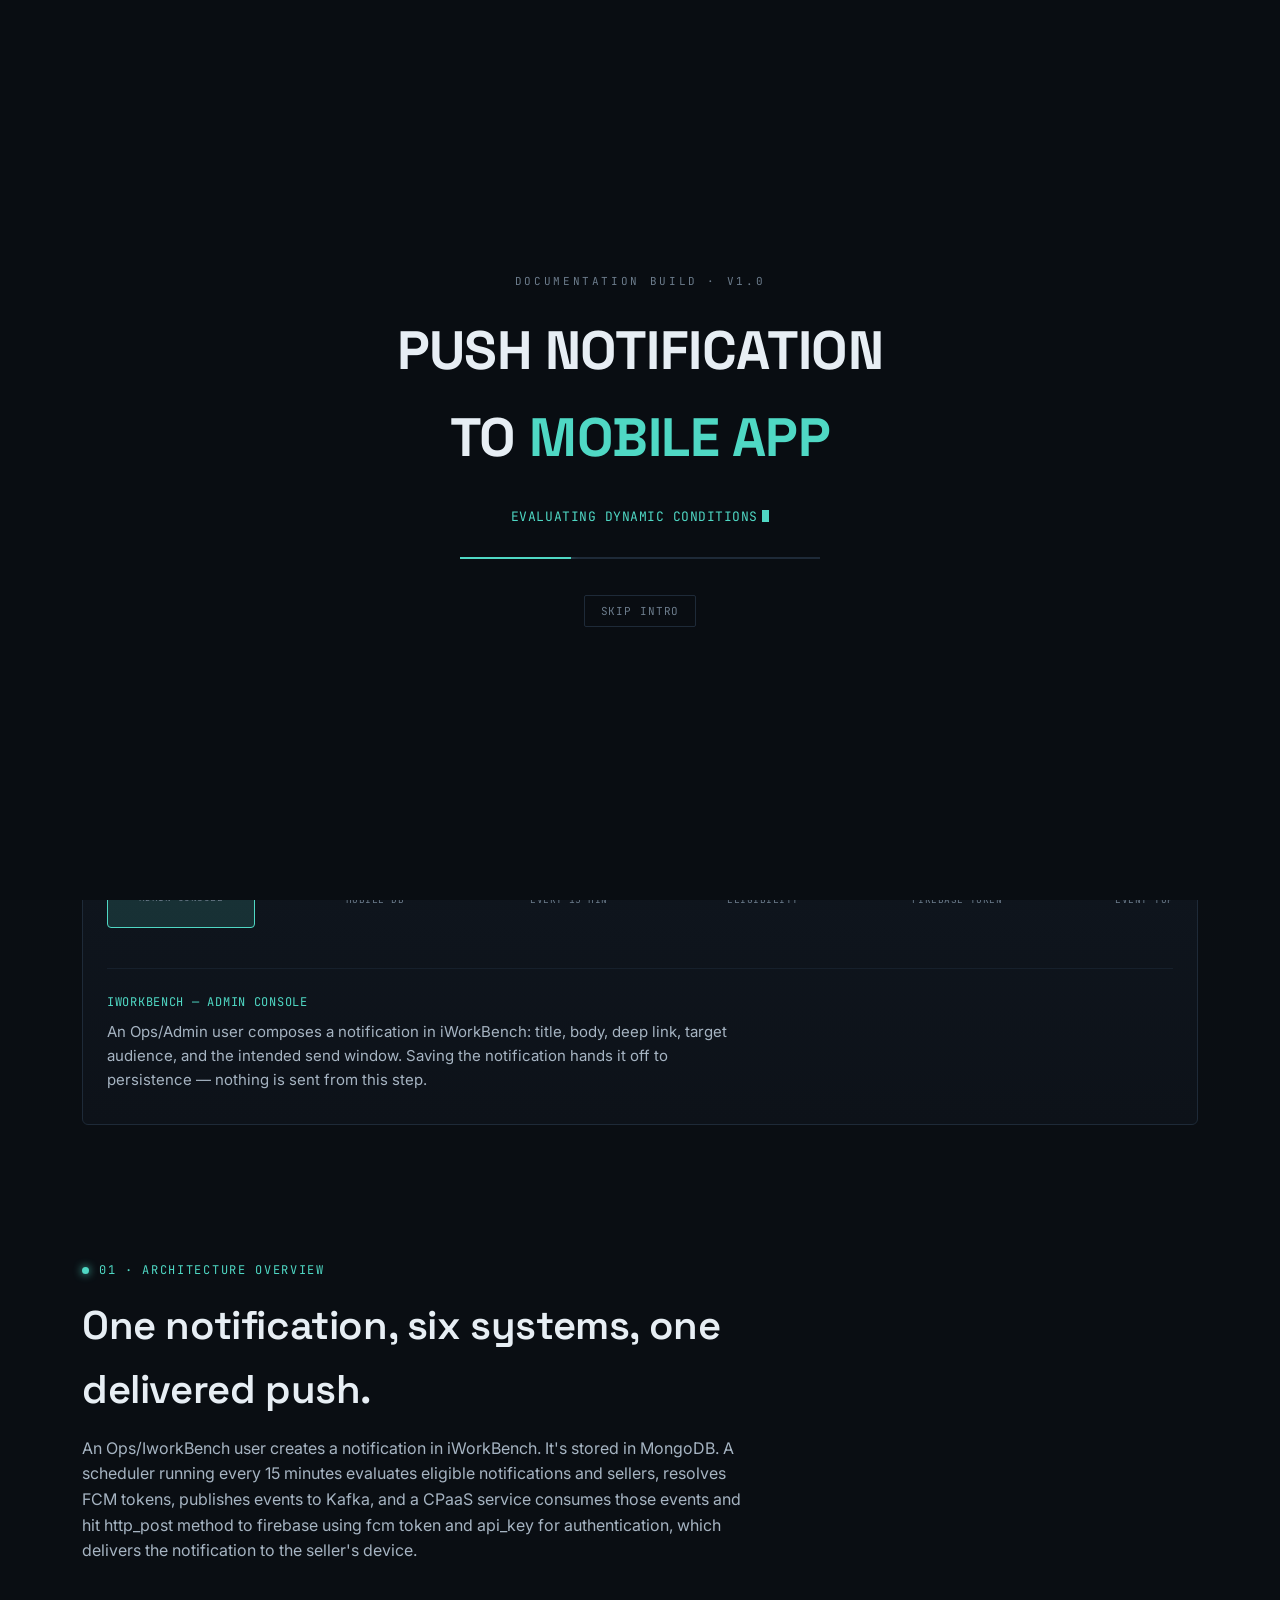
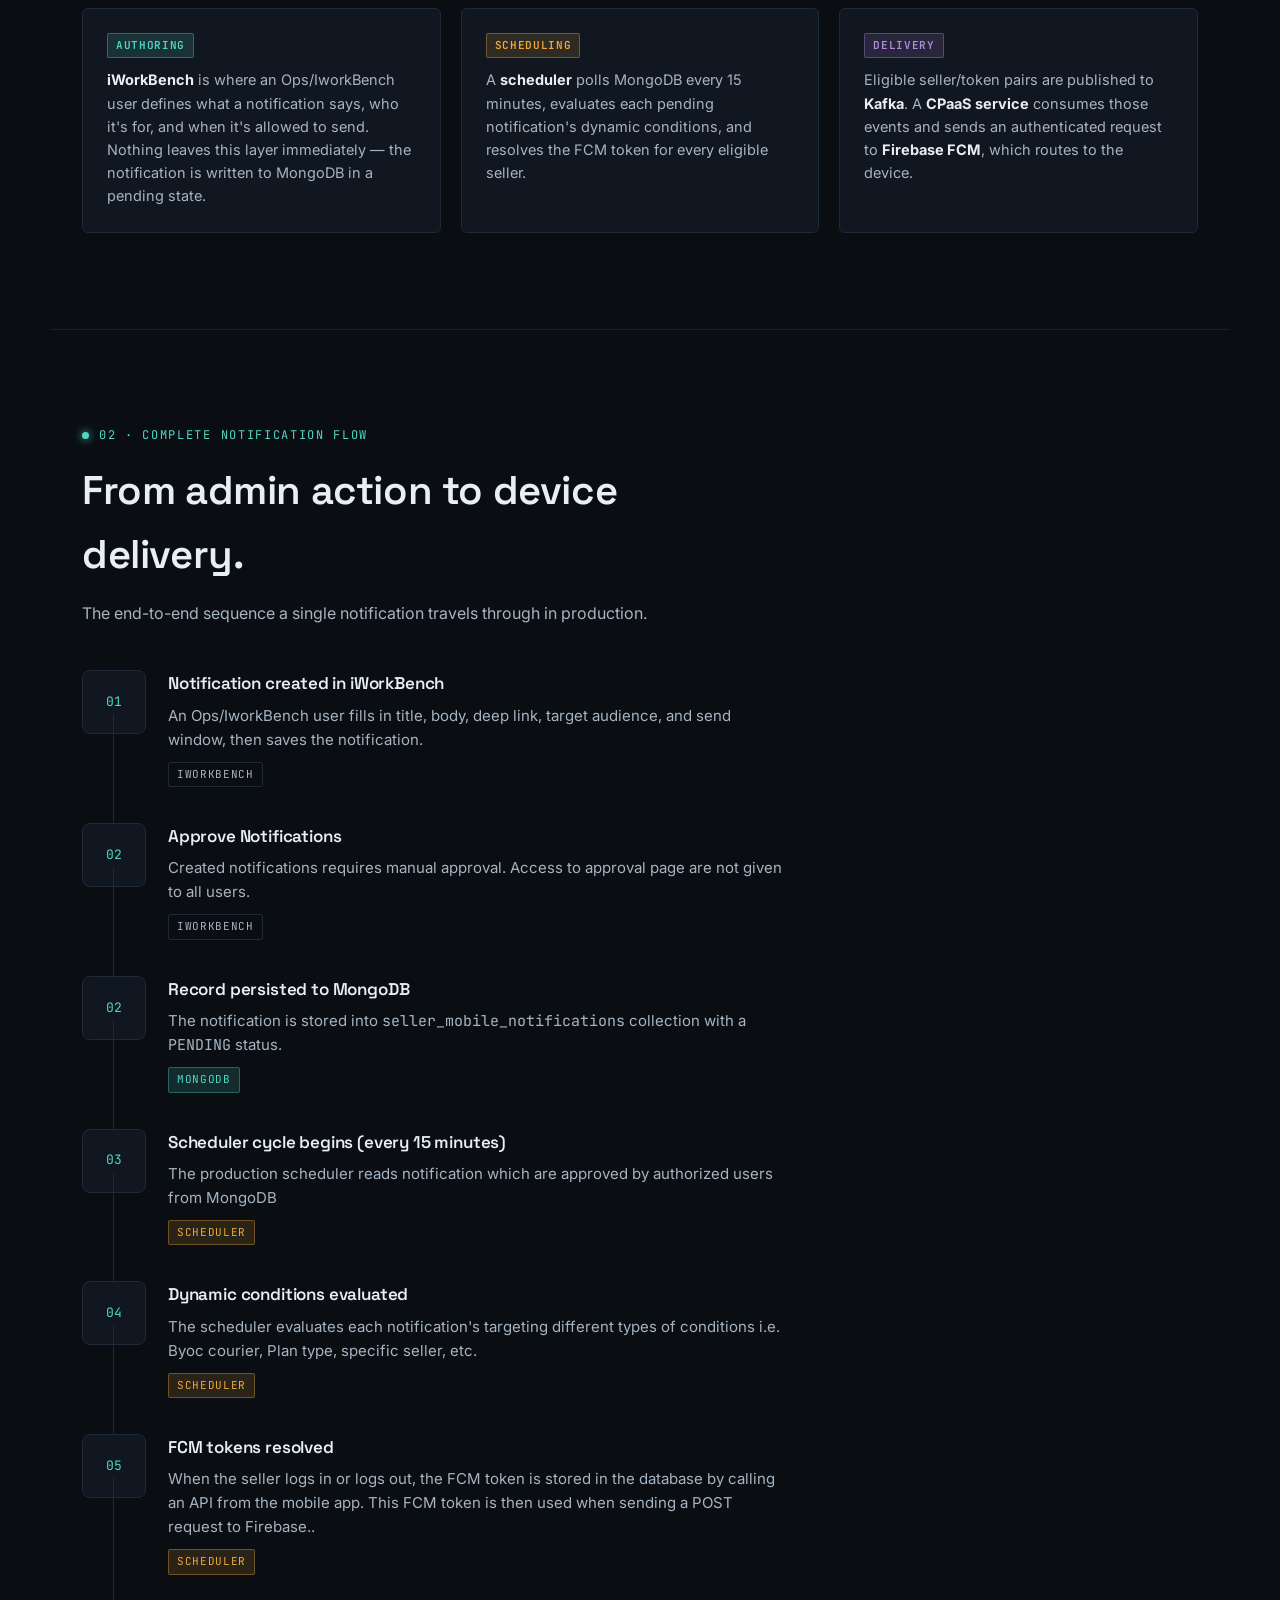
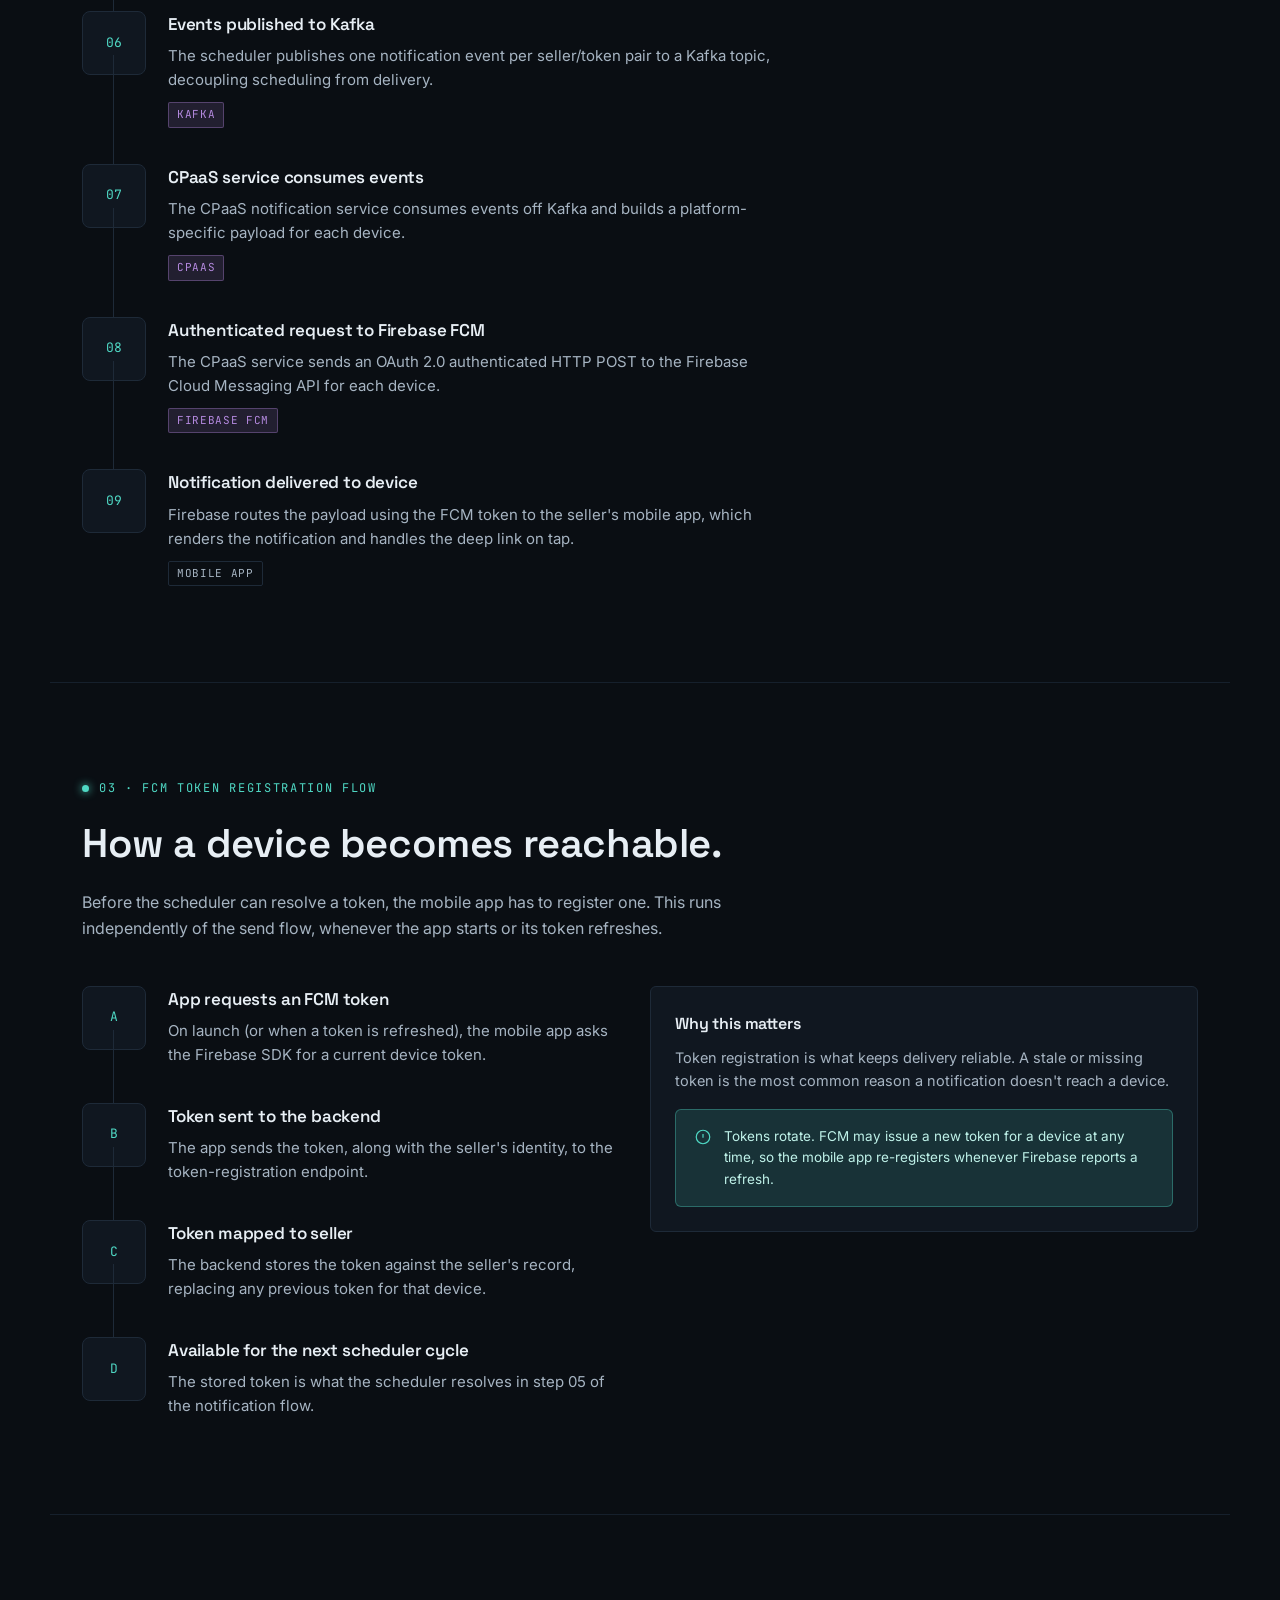
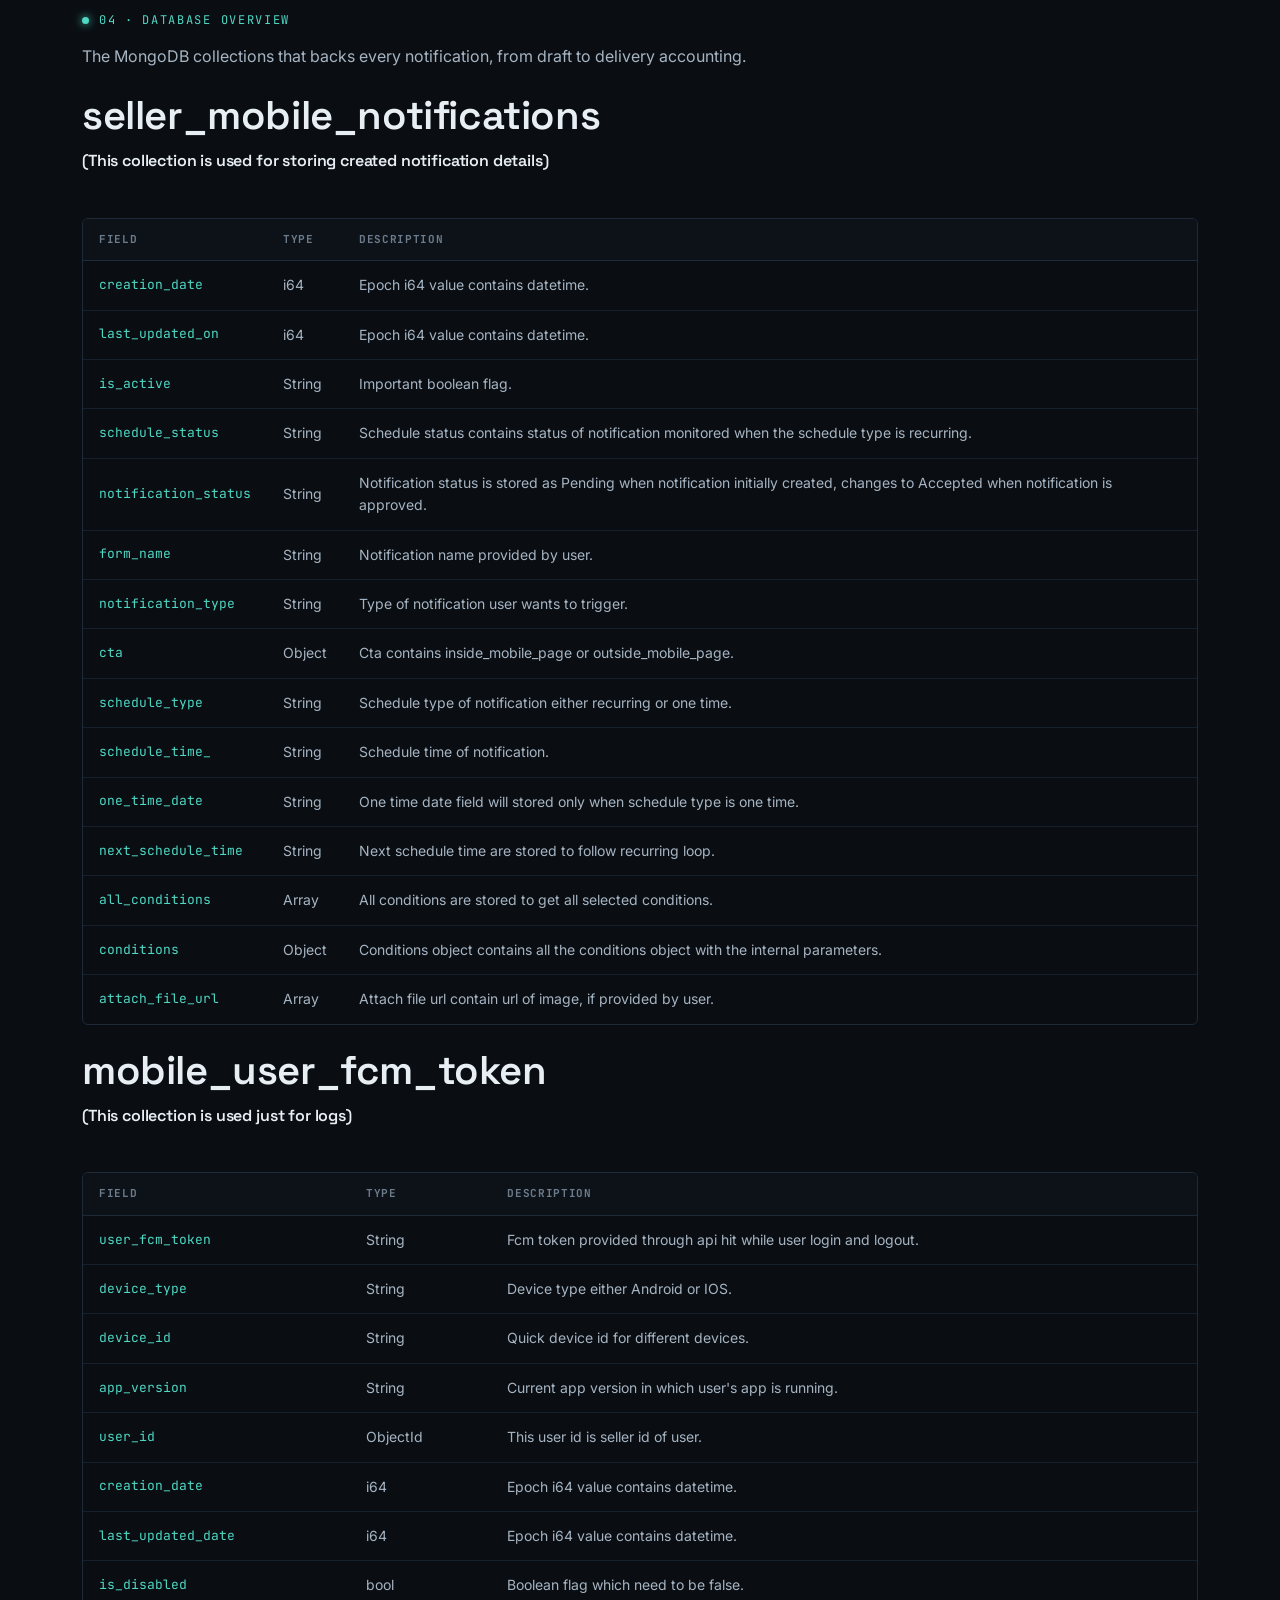
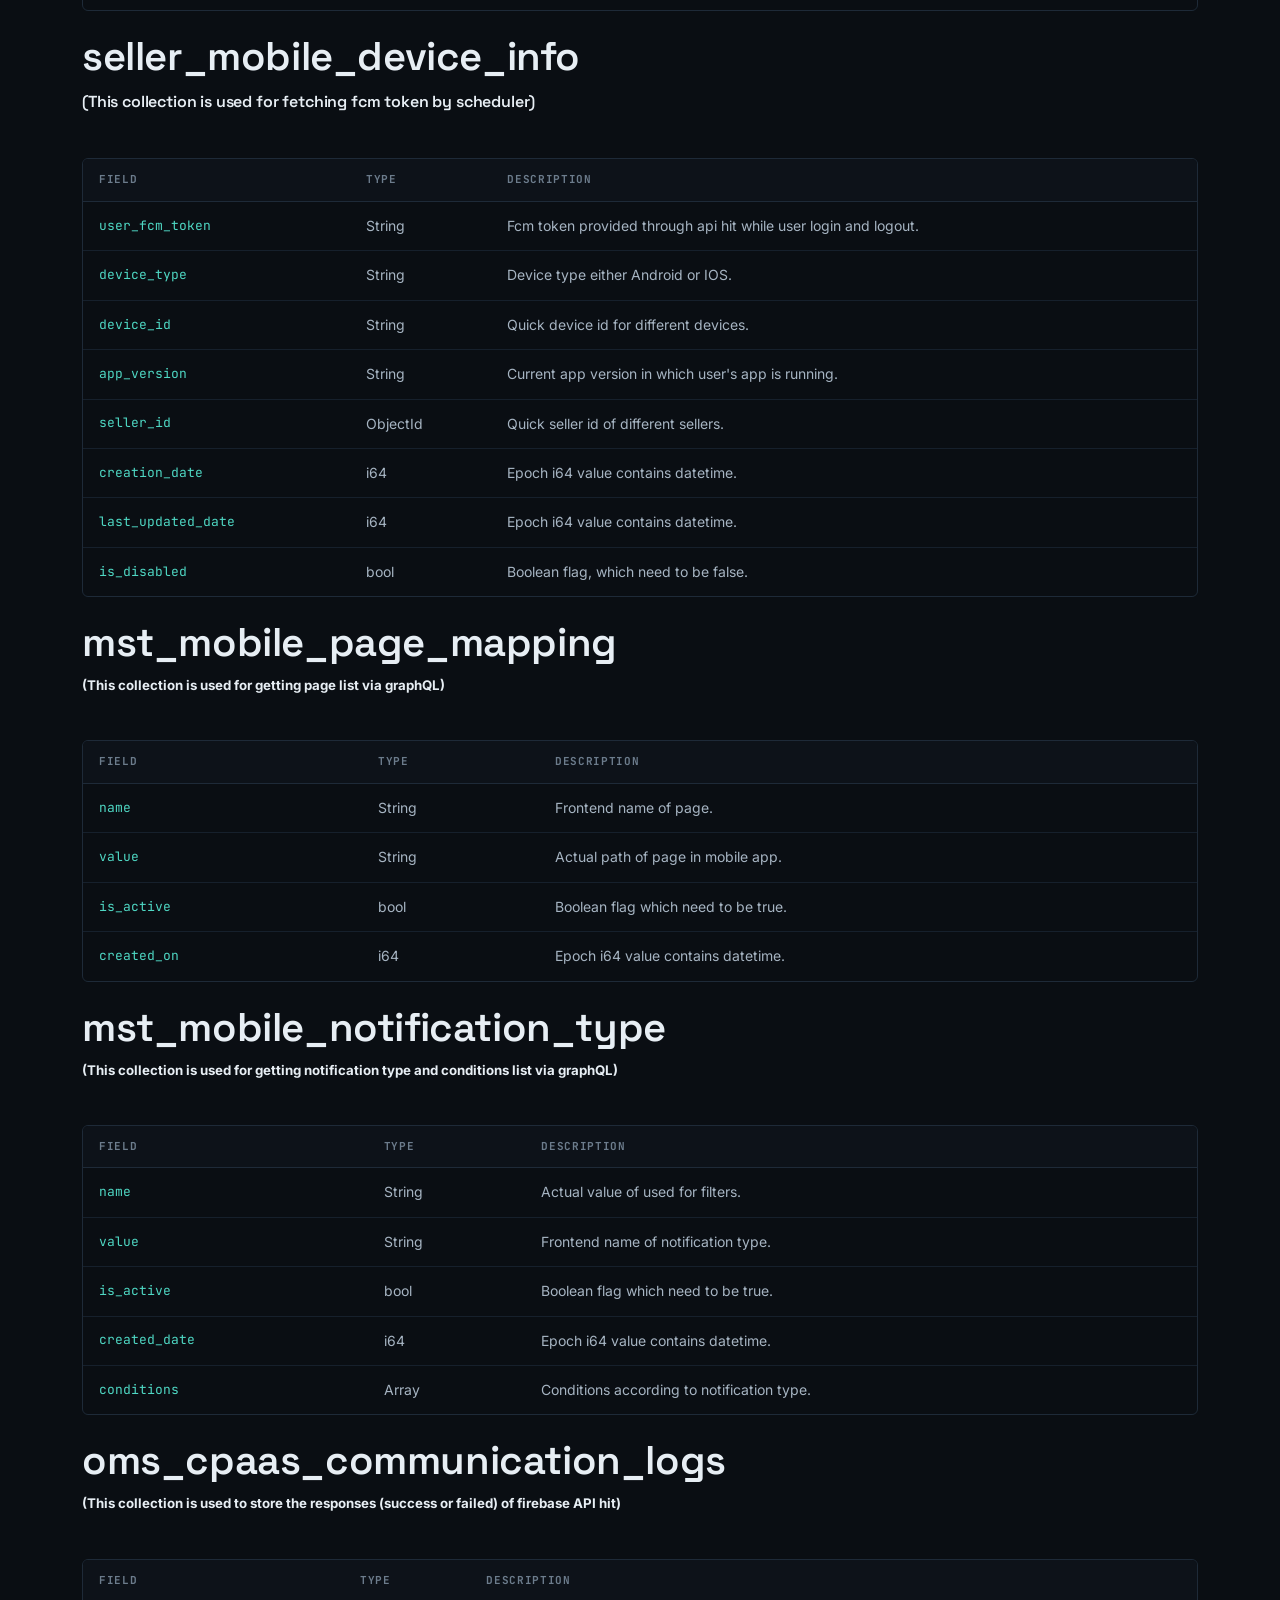
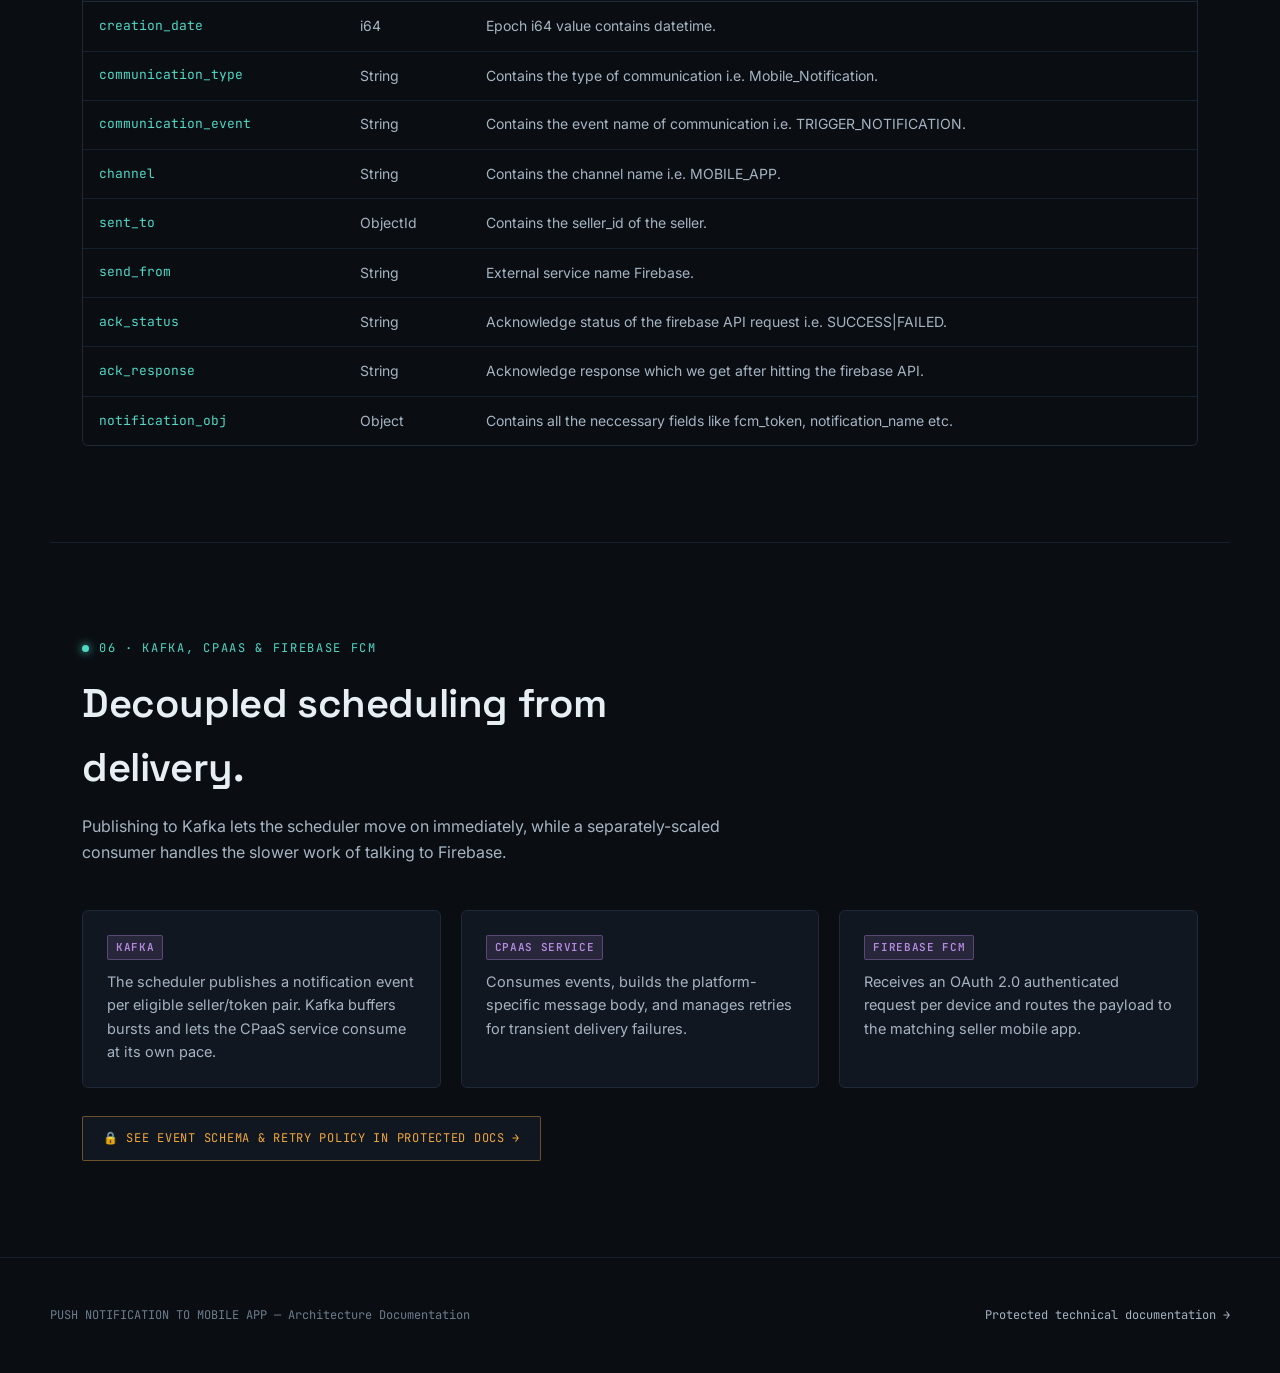
==== commit b6dbb9f3: "deploying commit 1" ====
--- a/index.html
+++ b/index.html
@@ -3,9 +3,10 @@
 <head>
 <meta charset="UTF-8">
 <meta name="viewport" content="width=device-width, initial-scale=1.0">
-<title>Push Notification to Mobile APP — Architecture Documentation</title>
+<title>Push Notification to Mobile Doc</title>
 <meta name="description" content="Architecture documentation for a production push notification pipeline: iWorkBench, MongoDB, a 15-minute scheduler, Kafka, a CPaaS service, and Firebase Cloud Messaging.">
 <link rel="stylesheet" href="style.css">
+<link rel="icon" type="image/png" href="favicon.png">
 </head>
 <body>
 
@@ -28,9 +29,9 @@
     <ul class="nav-links" id="nav-links">
       <li><a href="#overview">Overview</a></li>
       <li><a href="#flow">Flow</a></li>
-      <li><a href="#fcm-registration">FCM Tokens</a></li>
+      <li><a href="#fcm-registration">FCM_Tokens</a></li>
       <li><a href="#database">Database</a></li>
-      <li><a href="#kafka">Kafka / CPaaS</a></li>
+      <li><a href="#kafka">Kafka/CPaaS</a></li>
       <li><a href="details.html" class="docs-link">Protected Docs →</a></li>
     </ul>
     <button class="nav-toggle" id="nav-toggle" aria-label="Toggle navigation">☰</button>
@@ -44,7 +45,7 @@
       <div class="eyebrow">Architecture Documentation</div>
       <h1>Push Notification to <span class="accent">Mobile APP</span></h1>
       <p class="lede">A visual walkthrough of a live, production-used notification pipeline —
-        from an Ops/Admin action in iWorkBench, through MongoDB and a scheduled evaluation job,
+        from an Ops/IworkBench user action in iWorkBench, through MongoDB and a scheduled evaluation job,
         to Kafka, a CPaaS delivery service, and Firebase Cloud Messaging.</p>
     </div>
     <div class="hero-meta">
@@ -76,7 +77,7 @@
 
       <div class="p-node" tabindex="0" role="listitem" data-node="mongodb">
         <div class="icon"><svg viewBox="0 0 24 24" fill="none" stroke="currentColor" stroke-width="1.6"><path d="M12 3c3 3 4 6 4 9a4 4 0 0 1-8 0c0-3 1-6 4-9Z"/><path d="M12 12v9"/></svg></div>
-        <div class="label">MongoDB</div><div class="sub">seller_mob_noti</div>
+        <div class="label">MongoDB</div><div class="sub">MOBILE DB</div>
       </div>
       <div class="p-link"><span class="flow-dot" style="animation-delay:.3s"></span></div>
 
@@ -94,7 +95,7 @@
 
       <div class="p-node" tabindex="0" role="listitem" data-node="tokens">
         <div class="icon"><svg viewBox="0 0 24 24" fill="none" stroke="currentColor" stroke-width="1.6"><rect x="6" y="2" width="12" height="20" rx="2.5"/><path d="M10 18h4"/></svg></div>
-        <div class="label">FCM Tokens</div><div class="sub">lookup</div>
+        <div class="label">FCM Tokens</div><div class="sub">Firebase Token</div>
       </div>
       <div class="p-link"><span class="flow-dot" style="animation-delay:1.2s"></span></div>
 
@@ -112,7 +113,7 @@
 
       <div class="p-node violet" tabindex="0" role="listitem" data-node="fcm">
         <div class="icon"><svg viewBox="0 0 24 24" fill="none" stroke="currentColor" stroke-width="1.6"><path d="M12 2 3 7v6c0 5 4 8 9 9 5-1 9-4 9-9V7l-9-5Z"/></svg></div>
-        <div class="label">Firebase FCM</div><div class="sub">OAuth 2.0 POST</div>
+        <div class="label">Firebase FCM</div><div class="sub">Extensional Firebase Platform</div>
       </div>
       <div class="p-link"><span class="flow-dot" style="animation-delay:2.1s"></span></div>
 
@@ -124,7 +125,7 @@
 
     <div class="pipeline-detail">
       <div class="d-title" id="pipeline-detail-title">iWorkBench — Admin Console</div>
-      <p id="pipeline-detail-text">An Ops/Admin user composes a notification in iWorkBench.</p>
+      <p id="pipeline-detail-text">An Ops/IworkBench user composes a notification in iWorkBench.</p>
     </div>
   </div>
 </header>
@@ -134,16 +135,15 @@
   <div class="section-head reveal">
     <div class="eyebrow">01 · Architecture Overview</div>
     <h2>One notification, six systems, one delivered push.</h2>
-    <p>An Ops/Admin user creates a notification in iWorkBench. It's stored in MongoDB. A scheduler
+    <p>An Ops/IworkBench user creates a notification in iWorkBench. It's stored in MongoDB. A scheduler
       running every 15 minutes evaluates eligible notifications and sellers, resolves FCM tokens,
-      publishes events to Kafka, and a CPaaS service consumes those events and calls Firebase FCM,
-      which delivers the notification to the seller's device.</p>
+      publishes events to Kafka, and a CPaaS service consumes those events and hit http_post method to firebase using fcm token and api_key for authentication, which delivers the notification to the seller's device.</p>
   </div>
 
   <div class="grid cols-3 reveal">
     <div class="card">
       <h3><span class="tag teal">Authoring</span></h3>
-      <p><b style="color:var(--text)">iWorkBench</b> is where an Ops/Admin defines what a notification says,
+      <p><b style="color:var(--text)">iWorkBench</b> is where an Ops/IworkBench user defines what a notification says,
         who it's for, and when it's allowed to send. Nothing leaves this layer immediately — the
         notification is written to MongoDB in a pending state.</p>
     </div>
@@ -174,7 +174,7 @@
       <div class="step-num">01</div>
       <div class="step-body">
         <h4>Notification created in iWorkBench</h4>
-        <p>An Ops/Admin user fills in title, body, deep link, target audience, and send window,
+        <p>An Ops/IworkBench user fills in title, body, deep link, target audience, and send window,
           then saves the notification.</p>
         <div class="step-meta"><span class="tag">iWorkBench</span></div>
       </div>
@@ -182,9 +182,17 @@
     <div class="flow-step">
       <div class="step-num">02</div>
       <div class="step-body">
+        <h4>Approve Notifications</h4>
+        <p>Created notifications requires manual approval. Access to approval page are not given to all users.</p>
+        <div class="step-meta"><span class="tag">iWorkBench</span></div>
+      </div>
+    </div>
+    <div class="flow-step">
+      <div class="step-num">02</div>
+      <div class="step-body">
         <h4>Record persisted to MongoDB</h4>
-        <p>The notification is written to the <code class="mono">seller_mob_noti</code> collection with a
-          <code class="mono">PENDING</code> status, awaiting the next scheduler cycle.</p>
+        <p>The notification is stored into <code class="mono">seller_mobile_notifications</code> collection with a
+          <code class="mono">PENDING</code> status.</p>
         <div class="step-meta"><span class="tag teal">MongoDB</span></div>
       </div>
     </div>
@@ -192,8 +200,7 @@
       <div class="step-num">03</div>
       <div class="step-body">
         <h4>Scheduler cycle begins (every 15 minutes)</h4>
-        <p>The production scheduler reads notification records from MongoDB whose send window has opened
-          and are still pending.</p>
+        <p>The production scheduler reads notification which are approved by authorized users from MongoDB </p>
         <div class="step-meta"><span class="tag amber">Scheduler</span></div>
       </div>
     </div>
@@ -201,8 +208,7 @@
       <div class="step-num">04</div>
       <div class="step-body">
         <h4>Dynamic conditions evaluated</h4>
-        <p>The scheduler evaluates each notification's targeting rules — category, region, seller tier,
-          opt-in status — to build the eligible seller set. See <a href="#conditions" style="color:var(--teal)">condition types</a> below.</p>
+        <p>The scheduler evaluates each notification's targeting different types of conditions i.e. Byoc courier, Plan type, specific seller, etc.</p>
         <div class="step-meta"><span class="tag amber">Scheduler</span></div>
       </div>
     </div>
@@ -210,8 +216,7 @@
       <div class="step-num">05</div>
       <div class="step-body">
         <h4>FCM tokens resolved</h4>
-        <p>For each eligible seller, the scheduler resolves the FCM token their mobile app most recently
-          registered.</p>
+        <p>When the seller logs in or logs out, the FCM token is stored in the database by calling an API from the mobile app. This FCM token is then used when sending a POST request to Firebase..</p>
         <div class="step-meta"><span class="tag amber">Scheduler</span></div>
       </div>
     </div>
@@ -316,36 +321,136 @@
 <section class="section" id="database">
   <div class="section-head reveal">
     <div class="eyebrow">04 · Database Overview</div>
-    <h2>seller_mob_noti</h2>
-    <p>The MongoDB collection that backs every notification, from draft to delivery accounting.</p>
-  </div>
-
+    <p>The MongoDB collections that backs every notification, from draft to delivery accounting.</p>
+    <h2>seller_mobile_notifications</h2>
+    <h4>(This collection is used for storing created notification details)</h4>
+  </div>
   <div class="table-wrap reveal">
     <table>
       <thead>
         <tr><th>Field</th><th>Type</th><th>Description</th></tr>
       </thead>
       <tbody>
-        <tr><td class="field">_id</td><td>ObjectId</td><td>Unique notification identifier.</td></tr>
-        <tr><td class="field">title</td><td>String</td><td>Notification headline shown on the device.</td></tr>
-        <tr><td class="field">body</td><td>String</td><td>Notification message text.</td></tr>
-        <tr><td class="field">deep_link</td><td>String</td><td>In-app destination opened when the notification is tapped.</td></tr>
-        <tr><td class="field">target_criteria</td><td>Object</td><td>Category, region, seller tier, and opt-in requirements used during condition evaluation.</td></tr>
-        <tr><td class="field">schedule_window</td><td>Object</td><td>Earliest and latest time the notification is eligible to send.</td></tr>
-        <tr><td class="field">status</td><td>Enum</td><td>DRAFT · SCHEDULED · PROCESSING · SENT · PARTIAL · FAILED.</td></tr>
-        <tr><td class="field">created_by</td><td>String</td><td>Ops/Admin user who authored the notification in iWorkBench.</td></tr>
-        <tr><td class="field">created_at</td><td>Timestamp</td><td>When the record was first persisted.</td></tr>
-        <tr><td class="field">processed_at</td><td>Timestamp</td><td>When the scheduler last evaluated this record.</td></tr>
-        <tr><td class="field">eligible_seller_count</td><td>Number</td><td>Sellers who passed condition evaluation for this cycle.</td></tr>
-        <tr><td class="field">delivered_count</td><td>Number</td><td>Events confirmed delivered by the CPaaS service.</td></tr>
-        <tr><td class="field">failed_count</td><td>Number</td><td>Events that failed delivery (invalid token, FCM error, etc.).</td></tr>
+        <tr><td class="field">creation_date</td><td>i64</td><td>Epoch i64 value contains datetime.</td></tr>
+        <tr><td class="field">last_updated_on</td><td>i64</td><td>Epoch i64 value contains datetime.</td></tr>
+        <tr><td class="field">is_active</td><td>String</td><td>Important boolean flag.</td></tr>
+        <tr><td class="field">schedule_status</td><td>String</td><td>Schedule status contains status of notification monitored when the schedule type is recurring.</td></tr>
+        <tr><td class="field">notification_status</td><td>String</td><td>Notification status is stored as Pending when notification initially created, changes to Accepted when notification is approved.</td></tr>
+        <tr><td class="field">form_name</td><td>String</td><td>Notification name provided by user.</td></tr>
+        <tr><td class="field">notification_type</td><td>String</td><td>Type of notification user wants to trigger.</td></tr>
+        <tr><td class="field">cta</td><td>Object</td><td>Cta contains inside_mobile_page or outside_mobile_page.</td></tr>
+        <tr><td class="field">schedule_type</td><td>String</td><td>Schedule type of notification either recurring or one time.</td></tr>
+        <tr><td class="field">schedule_time_</td><td>String</td><td>Schedule time of notification.</td></tr>
+        <tr><td class="field">one_time_date</td><td>String</td><td>One time date field will stored only when schedule type is one time.</td></tr>
+        <tr><td class="field">next_schedule_time</td><td>String</td><td>Next schedule time are stored to follow recurring loop.</td></tr>
+        <tr><td class="field">all_conditions</td><td>Array</td><td>All conditions are stored to get all selected conditions.</td></tr>
+        <tr><td class="field">conditions</td><td>Object</td><td>Conditions object contains all the conditions object with the internal parameters.</td></tr>
+        <tr><td class="field">attach_file_url</td><td>Array</td><td>Attach file url contain url of image, if provided by user.</td></tr>
       </tbody>
     </table>
   </div>
+
+  <div class="section-head reveal">
+    <h2>mobile_user_fcm_token</h2> <h4>(This collection is used just for logs)</h4>
+  </div>
+  <div class="table-wrap reveal">
+    <table>
+      <thead>
+        <tr><th>Field</th><th>Type</th><th>Description</th></tr>
+      </thead>
+      <tbody>
+        <tr><td class="field">user_fcm_token</td><td>String</String><td>Fcm token provided through api hit while user login and logout.</td></tr>
+        <tr><td class="field">device_type</td><td>String</td><td>Device type either Android or IOS.</td></tr>
+        <tr><td class="field">device_id</td><td>String</td><td>Quick device id for different devices.</td></tr>
+        <tr><td class="field">app_version</td><td>String</td><td>Current app version in which user's app is running.</td></tr>
+        <tr><td class="field">user_id</td><td>ObjectId</td><td>This user id is seller id of user.</td></tr>
+        <tr><td class="field">creation_date</td><td>i64</td><td>Epoch i64 value contains datetime.</td></tr>
+        <tr><td class="field">last_updated_date</td><td>i64</td><td>Epoch i64 value contains datetime.</td></tr>
+        <tr><td class="field">is_disabled</td><td>bool</td><td>Boolean flag which need to be false.</td></tr>
+        </tbody>
+    </table>
+  </div>
+
+  <div class="section-head reveal">
+    <h2>seller_mobile_device_info</h2> <h4>(This collection is used for fetching fcm token by scheduler)</h4>
+  </div>
+  <div class="table-wrap reveal">
+    <table>
+      <thead>
+        <tr><th>Field</th><th>Type</th><th>Description</th></tr>
+      </thead>
+      <tbody>
+        <tr><td class="field">user_fcm_token</td><td>String</String><td>Fcm token provided through api hit while user login and logout.</td></tr>
+        <tr><td class="field">device_type</td><td>String</td><td>Device type either Android or IOS.</td></tr>
+        <tr><td class="field">device_id</td><td>String</td><td>Quick device id for different devices.</td></tr>
+        <tr><td class="field">app_version</td><td>String</td><td>Current app version in which user's app is running.</td></tr>
+        <tr><td class="field">seller_id</td><td>ObjectId</td><td>Quick seller id of different sellers.</td></tr>
+        <tr><td class="field">creation_date</td><td>i64</td><td>Epoch i64 value contains datetime.</td></tr>
+        <tr><td class="field">last_updated_date</td><td>i64</td><td>Epoch i64 value contains datetime.</td></tr>
+        <tr><td class="field">is_disabled</td><td>bool</td><td>Boolean flag, which need to be false.</td></tr>
+        </tbody>
+    </table>
+  </div>
+
+  <div class="section-head reveal">
+    <h2>mst_mobile_page_mapping</h2> <h5>(This collection is used for getting page list via graphQL)</h5>
+  </div>
+  <div class="table-wrap reveal">
+    <table>
+      <thead>
+        <tr><th>Field</th><th>Type</th><th>Description</th></tr>
+      </thead>
+      <tbody>
+        <tr><td class="field">name</td><td>String</String><td>Frontend name of page.</td></tr>
+        <tr><td class="field">value</td><td>String</td><td>Actual path of page in mobile app.</td></tr>
+        <tr><td class="field">is_active</td><td>bool</td><td>Boolean flag which need to be true.</td></tr>
+        <tr><td class="field">created_on</td><td>i64</td><td>Epoch i64 value contains datetime.</td></tr>
+        </tbody>
+    </table>
+  </div>
+
+  <div class="section-head reveal">
+    <h2>mst_mobile_notification_type</h2> <h5>(This collection is used for getting notification type and conditions list via graphQL)</h5>
+  </div>
+  <div class="table-wrap reveal">
+    <table>
+      <thead>
+        <tr><th>Field</th><th>Type</th><th>Description</th></tr>
+      </thead>
+      <tbody>
+        <tr><td class="field">name</td><td>String</String><td>Actual value of used for filters.</td></tr>
+        <tr><td class="field">value</td><td>String</td><td>Frontend name of notification type.</td></tr>
+        <tr><td class="field">is_active</td><td>bool</td><td>Boolean flag which need to be true.</td></tr>
+        <tr><td class="field">created_date</td><td>i64</td><td>Epoch i64 value contains datetime.</td></tr>
+        <tr><td class="field">conditions</td><td>Array</td><td>Conditions according to notification type.</td></tr>
+        </tbody>
+    </table>
+  </div>
+  <div class="section-head reveal">
+    <h2>oms_cpaas_communication_logs</h2> <h5>(This collection is used to store the responses (success or failed) of firebase API hit)</h5>
+  </div>
+  <div class="table-wrap reveal">
+    <table>
+      <thead>
+        <tr><th>Field</th><th>Type</th><th>Description</th></tr>
+      </thead>
+      <tbody>
+        <tr><td class="field">creation_date</td><td>i64</String><td>Epoch i64 value contains datetime.</td></tr>
+        <tr><td class="field">communication_type</td><td>String</td><td>Contains the type of communication i.e. Mobile_Notification.</td><tr>
+        <tr><td class="field">communication_event</td><td>String</td><td>Contains the event name of communication i.e. TRIGGER_NOTIFICATION.</td></tr>
+        <tr><td class="field">channel</td><td>String</td><td>Contains the channel name i.e. MOBILE_APP.</td></tr>
+        <tr><td class="field">sent_to</td><td>ObjectId</td><td>Contains the seller_id of the seller.</td></tr>
+        <tr><td class="field">send_from</td><td>String</td><td>External service name Firebase.</td></tr>
+        <tr><td class="field">ack_status</td><td>String</td><td>Acknowledge status of the firebase API request i.e. SUCCESS|FAILED.</td></tr>
+        <tr><td class="field">ack_response</td><td>String</td><td>Acknowledge response which we get after hitting the firebase API.</td></tr>
+        <tr><td class="field">notification_obj</td><td>Object</td><td>Contains all the neccessary fields like fcm_token, notification_name etc.</td></tr>
+        </tbody>
+    </table>
+  </div>
 </section>
 
 <!-- ============ DYNAMIC CONDITIONS ============ -->
-<section class="section" id="conditions">
+<!-- <section class="section" id="conditions">
   <div class="section-head reveal">
     <div class="eyebrow">05 · Dynamic Condition Overview</div>
     <h2>How eligibility is decided.</h2>
@@ -375,7 +480,7 @@
       <div><h4>Frequency caps</h4><p>Per-seller sending limits prevent a single seller from receiving an excessive number of notifications in a short period.</p></div>
     </div>
   </div>
-</section>
+</section> -->
 
 <!-- ============ KAFKA / CPAAS / FCM ============ -->
 <section class="section" id="kafka">
--- a/style.css
+++ b/style.css
@@ -578,6 +578,125 @@
 .cond-item p{ color:var(--text-dim); font-size:13.5px; }
 
 /* =========================== BANNER / NOTE =========================== */
+
+/* =========================== CONDITION GRAPH =========================== */
+.graph-layout{
+  display:grid;
+  grid-template-columns:240px 1fr;
+  gap:20px;
+}
+@media (max-width:820px){
+  .graph-layout{ grid-template-columns:1fr; }
+}
+
+.graph-list{
+  display:flex; flex-direction:column; gap:8px;
+}
+.graph-list-item{
+  display:flex; align-items:center; justify-content:space-between;
+  gap:10px;
+  text-align:left;
+  width:100%;
+  padding:13px 14px;
+  border:1px solid var(--border);
+  background:var(--panel);
+  border-radius:6px;
+  color:var(--text-dim);
+  font-family:var(--mono);
+  font-size:13px;
+  cursor:pointer;
+  transition:border-color .15s ease, color .15s ease, background .15s ease;
+}
+.graph-list-item:hover{ border-color:var(--muted); color:var(--text); }
+.graph-list-item.active{
+  border-color:var(--teal);
+  background:var(--teal-dim);
+  color:var(--text);
+}
+.graph-list-item .count{
+  font-size:11px;
+  color:var(--muted);
+  flex:none;
+}
+.graph-list-item.active .count{ color:var(--teal); }
+
+.graph-canvas-wrap{
+  border:1px solid var(--border);
+  background:linear-gradient(180deg,var(--panel),var(--panel-2));
+  border-radius:6px;
+  padding:20px;
+  min-height:420px;
+  display:flex;
+  flex-direction:column;
+  position:relative;
+}
+.graph-canvas-head{
+  display:flex; justify-content:space-between; align-items:center;
+  font-family:var(--mono);
+  font-size:12px;
+  color:var(--text);
+  margin-bottom:12px;
+  gap:10px;
+}
+#condition-graph{
+  width:100%;
+  flex:1;
+  min-height:340px;
+}
+.graph-empty{
+  position:absolute;
+  inset:0;
+  top:56px;
+  display:flex;
+  align-items:center;
+  justify-content:center;
+  text-align:center;
+  padding:0 40px;
+  color:var(--muted);
+  font-size:14px;
+  font-family:var(--mono);
+  pointer-events:none;
+}
+.graph-empty.hidden{ display:none; }
+
+.g-link{
+  stroke:var(--teal);
+  stroke-width:1.5;
+  opacity:0;
+  transition:opacity .4s ease;
+}
+.g-link.in{ opacity:1; }
+
+.g-node-hub rect{
+  fill:var(--amber-dim);
+  stroke:var(--amber);
+  stroke-width:1.6;
+}
+.g-node-hub text{
+  fill:var(--text);
+  font-family:'JetBrains Mono', monospace;
+  font-size:12px;
+  font-weight:600;
+}
+.g-node-cond circle{
+  fill:var(--panel);
+  stroke:var(--teal);
+  stroke-width:1.4;
+  opacity:0;
+  transform:scale(0.6);
+  transform-origin:center;
+  transition:opacity .35s ease, transform .35s ease;
+}
+.g-node-cond.in circle{ opacity:1; transform:scale(1); }
+.g-node-cond text{
+  fill:var(--text-dim);
+  font-family:'JetBrains Mono', monospace;
+  font-size:11px;
+  opacity:0;
+  transition:opacity .35s ease;
+}
+.g-node-cond.in text{ opacity:1; }
+
 .note{
   border:1px solid rgba(240,167,58,0.35);
   background:var(--amber-dim);
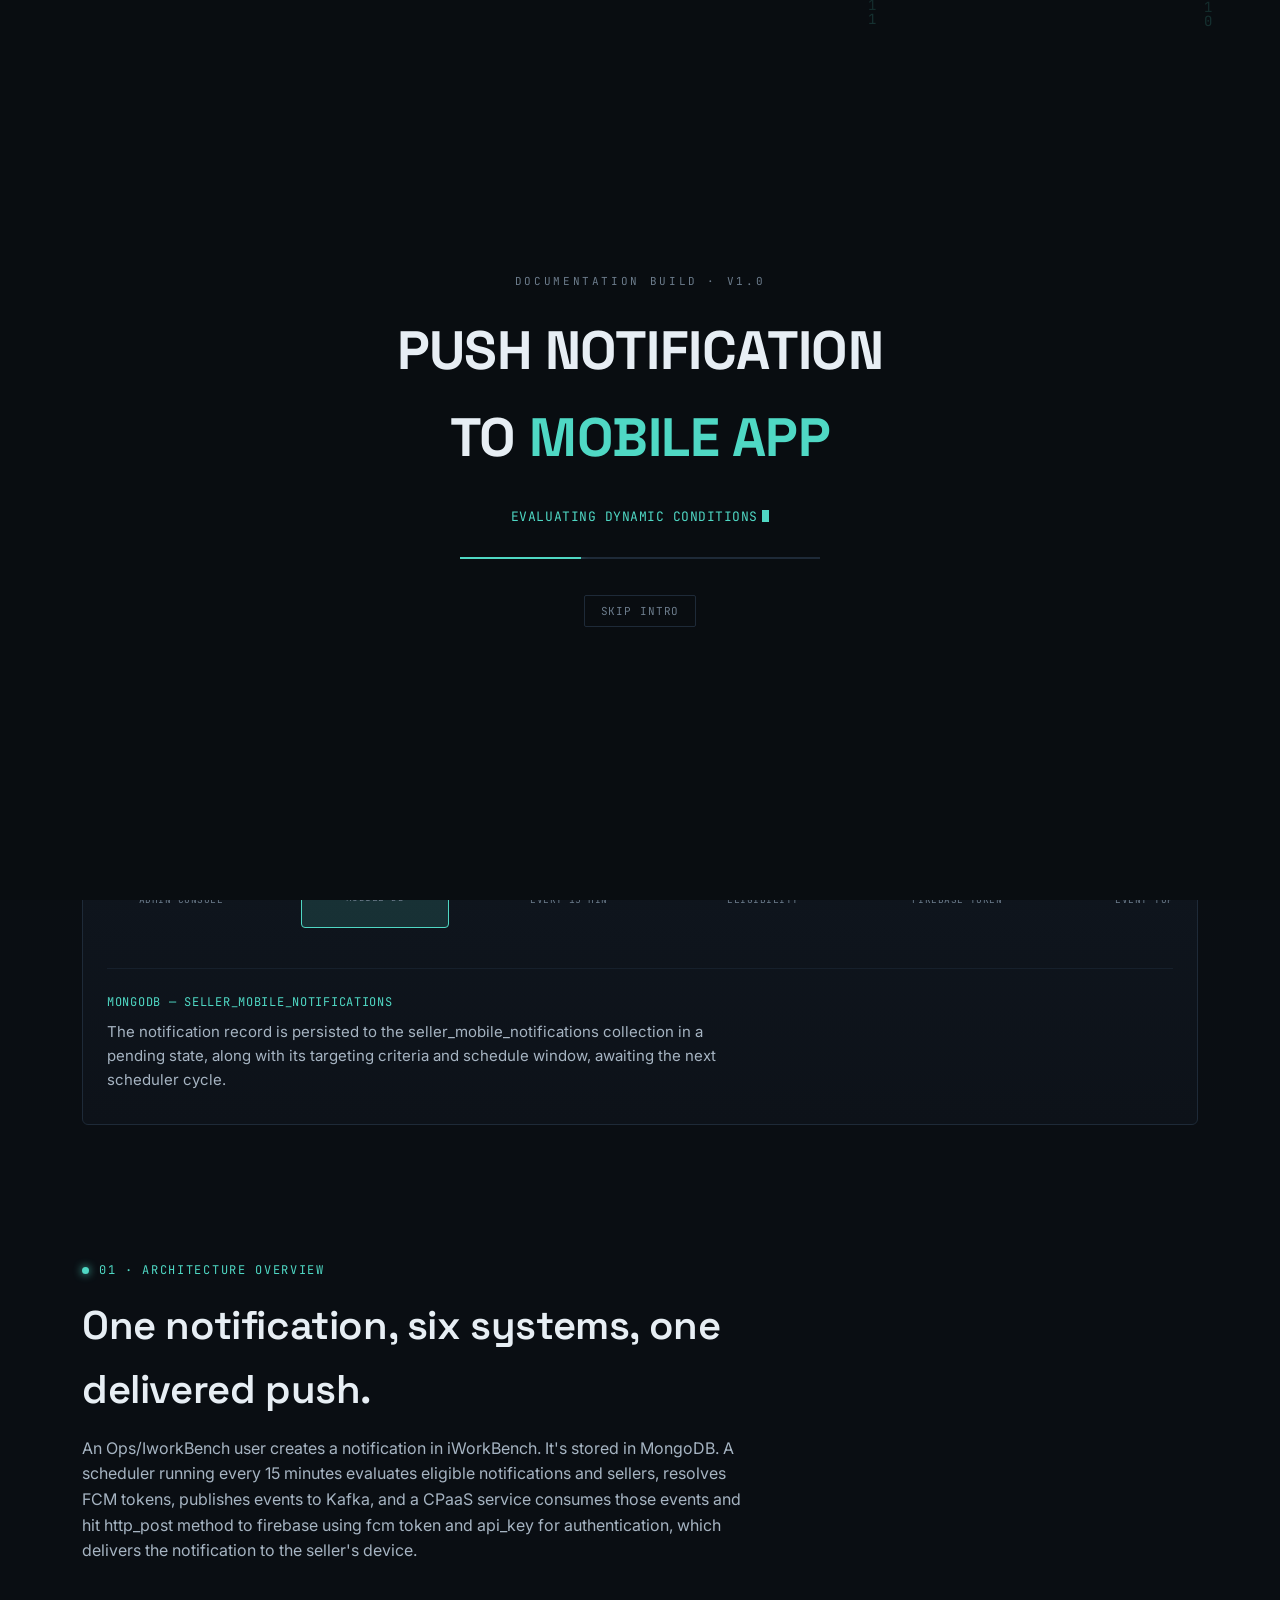
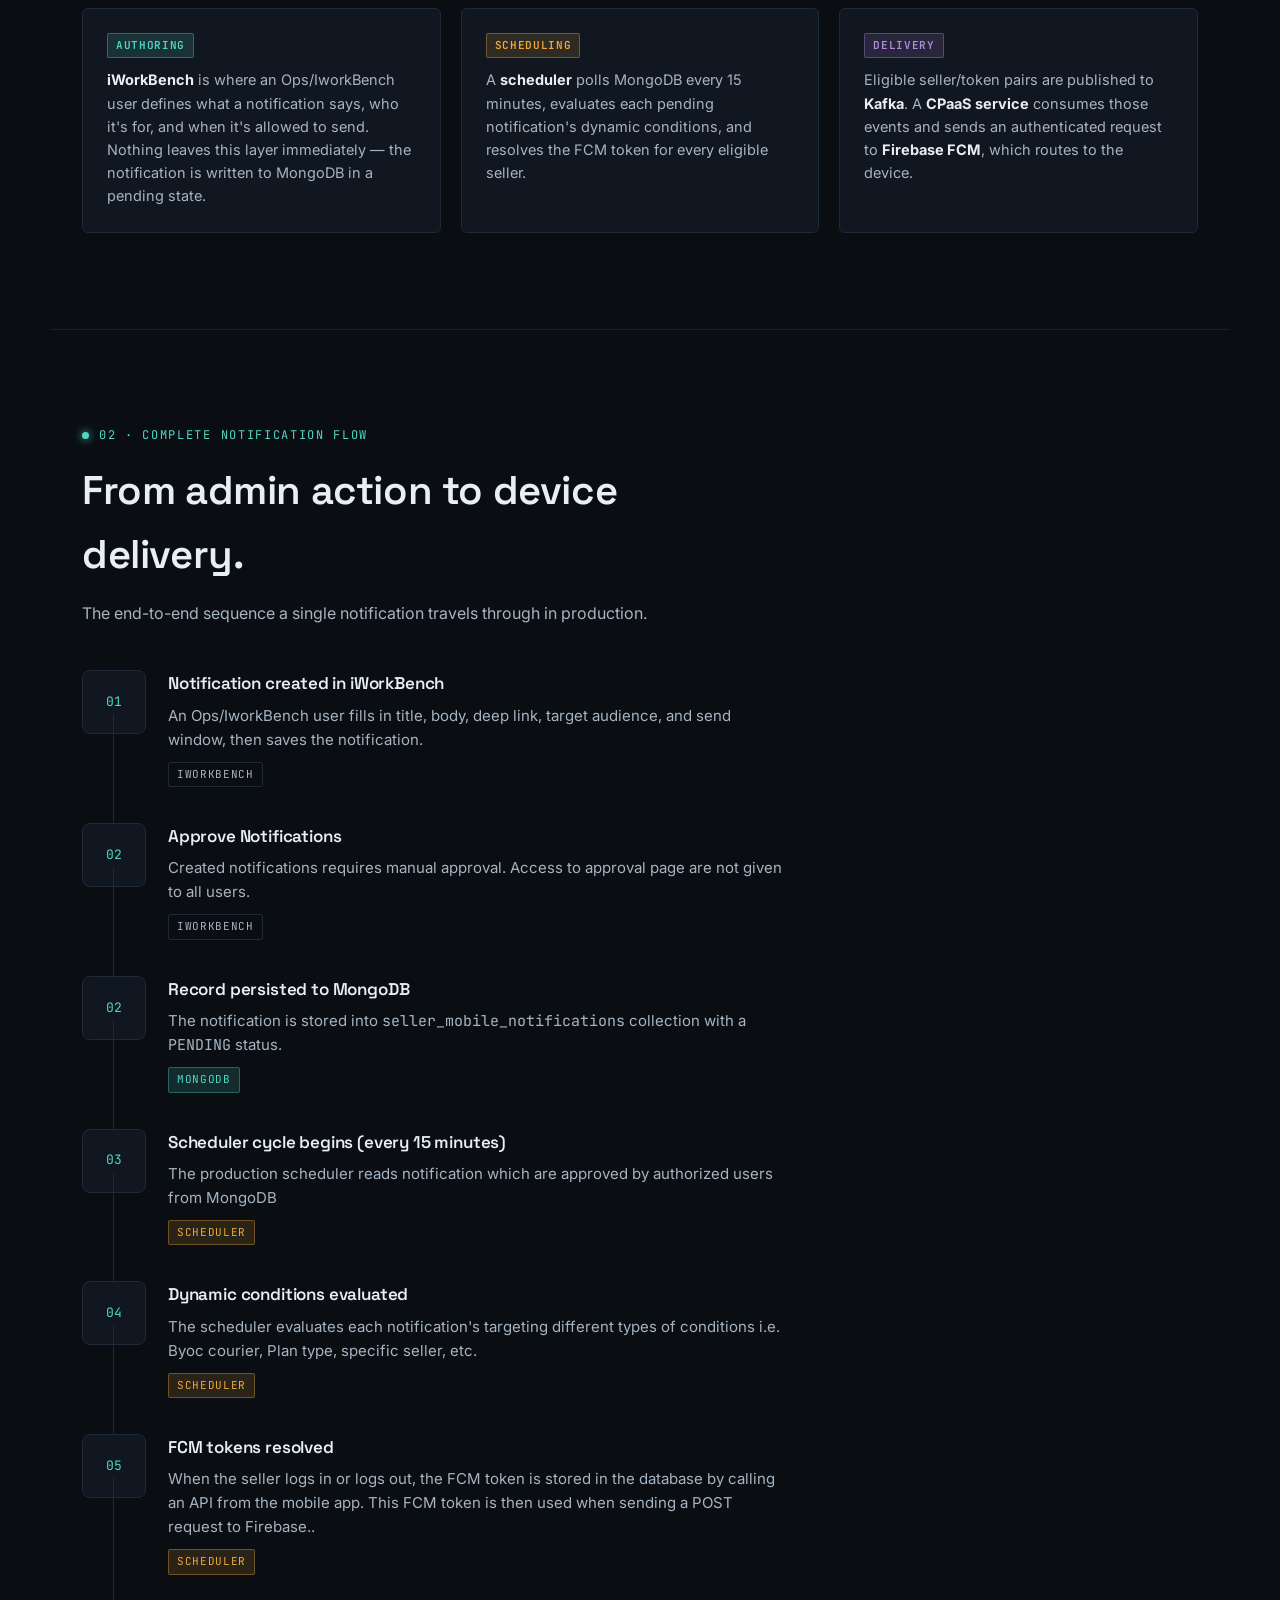
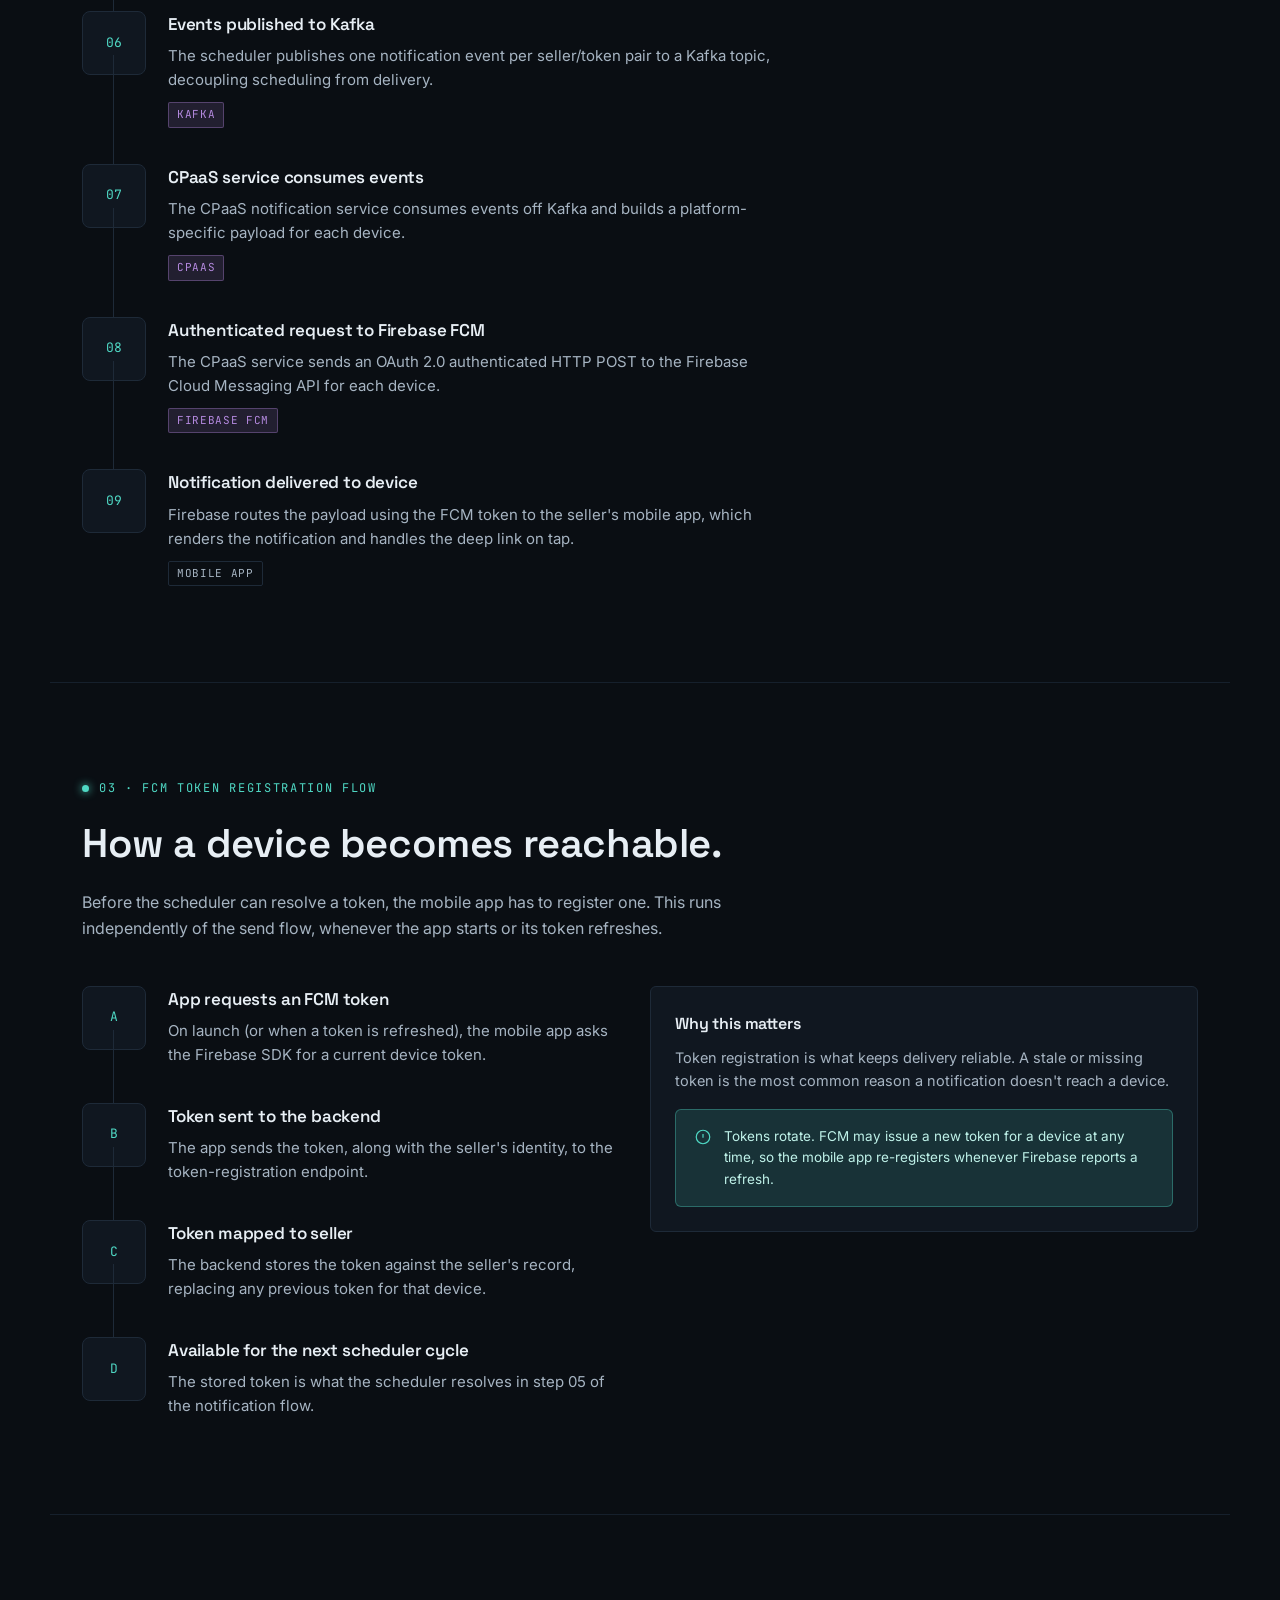
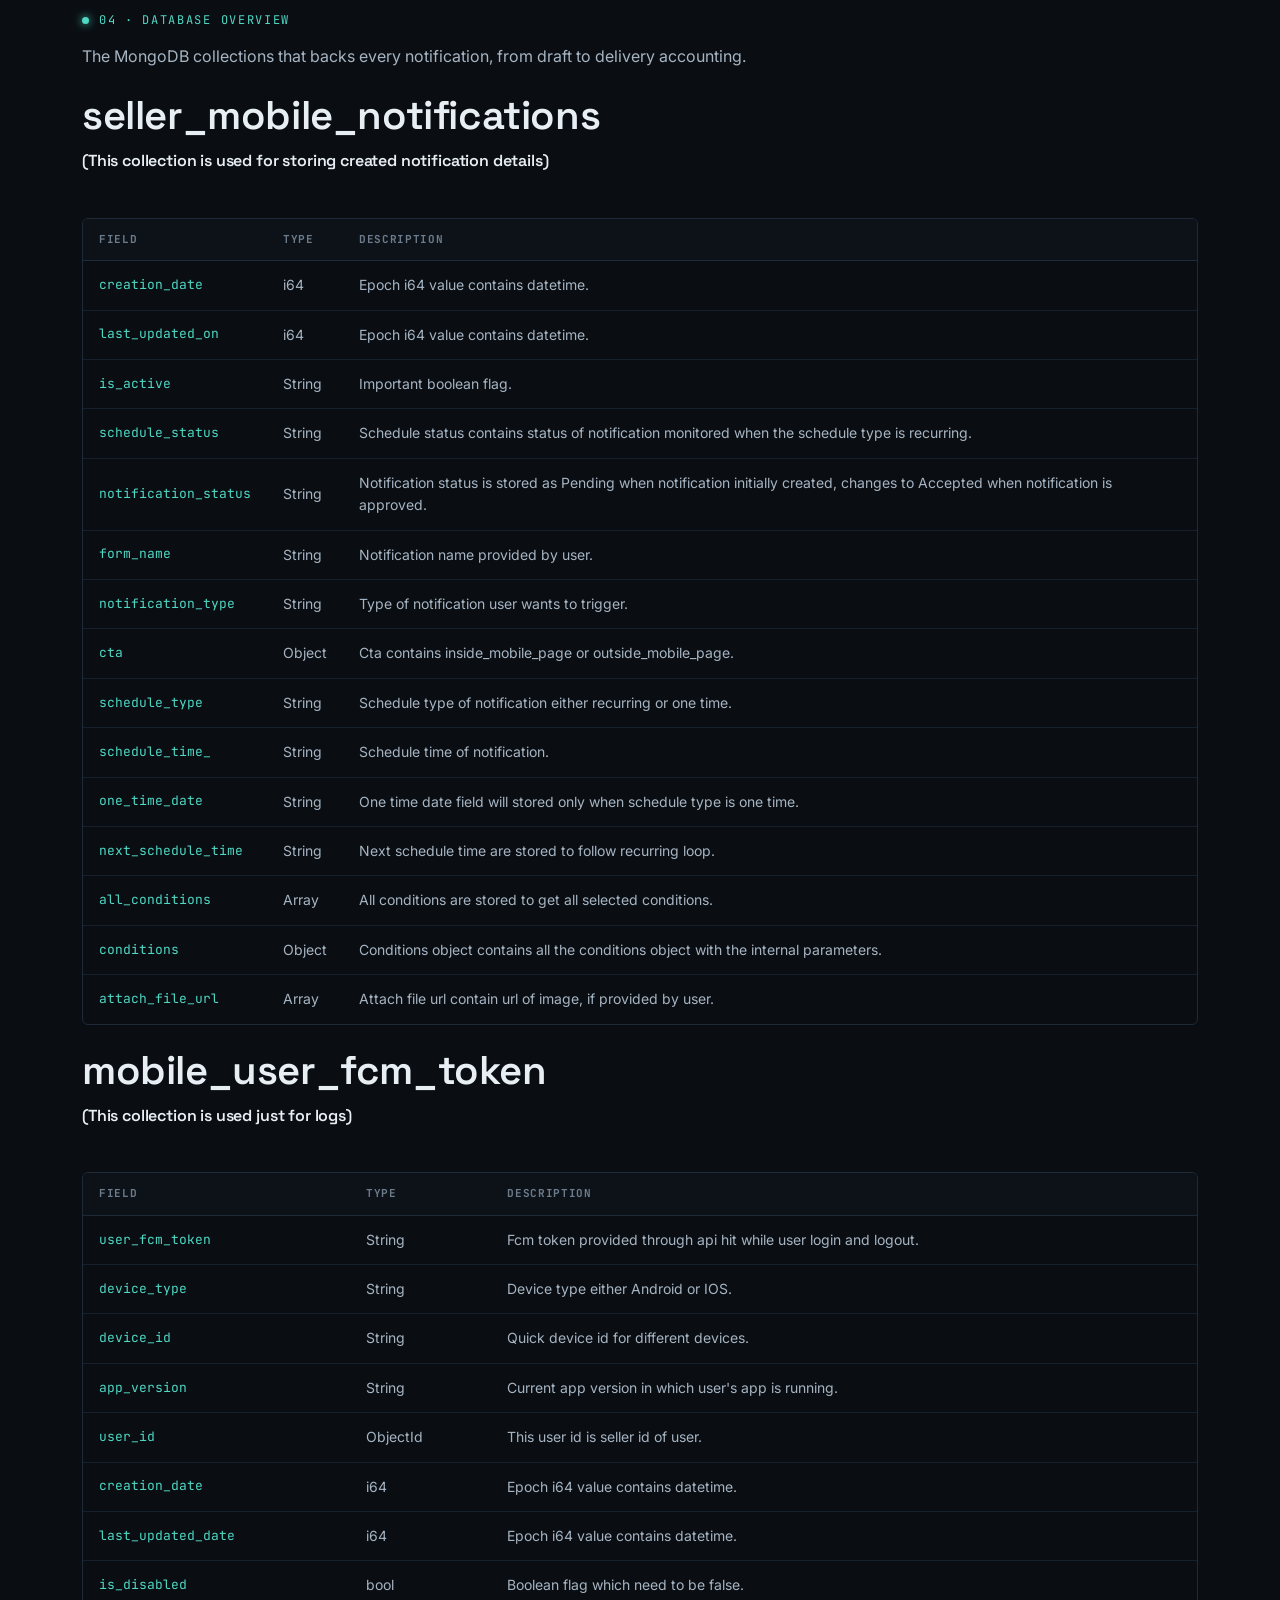
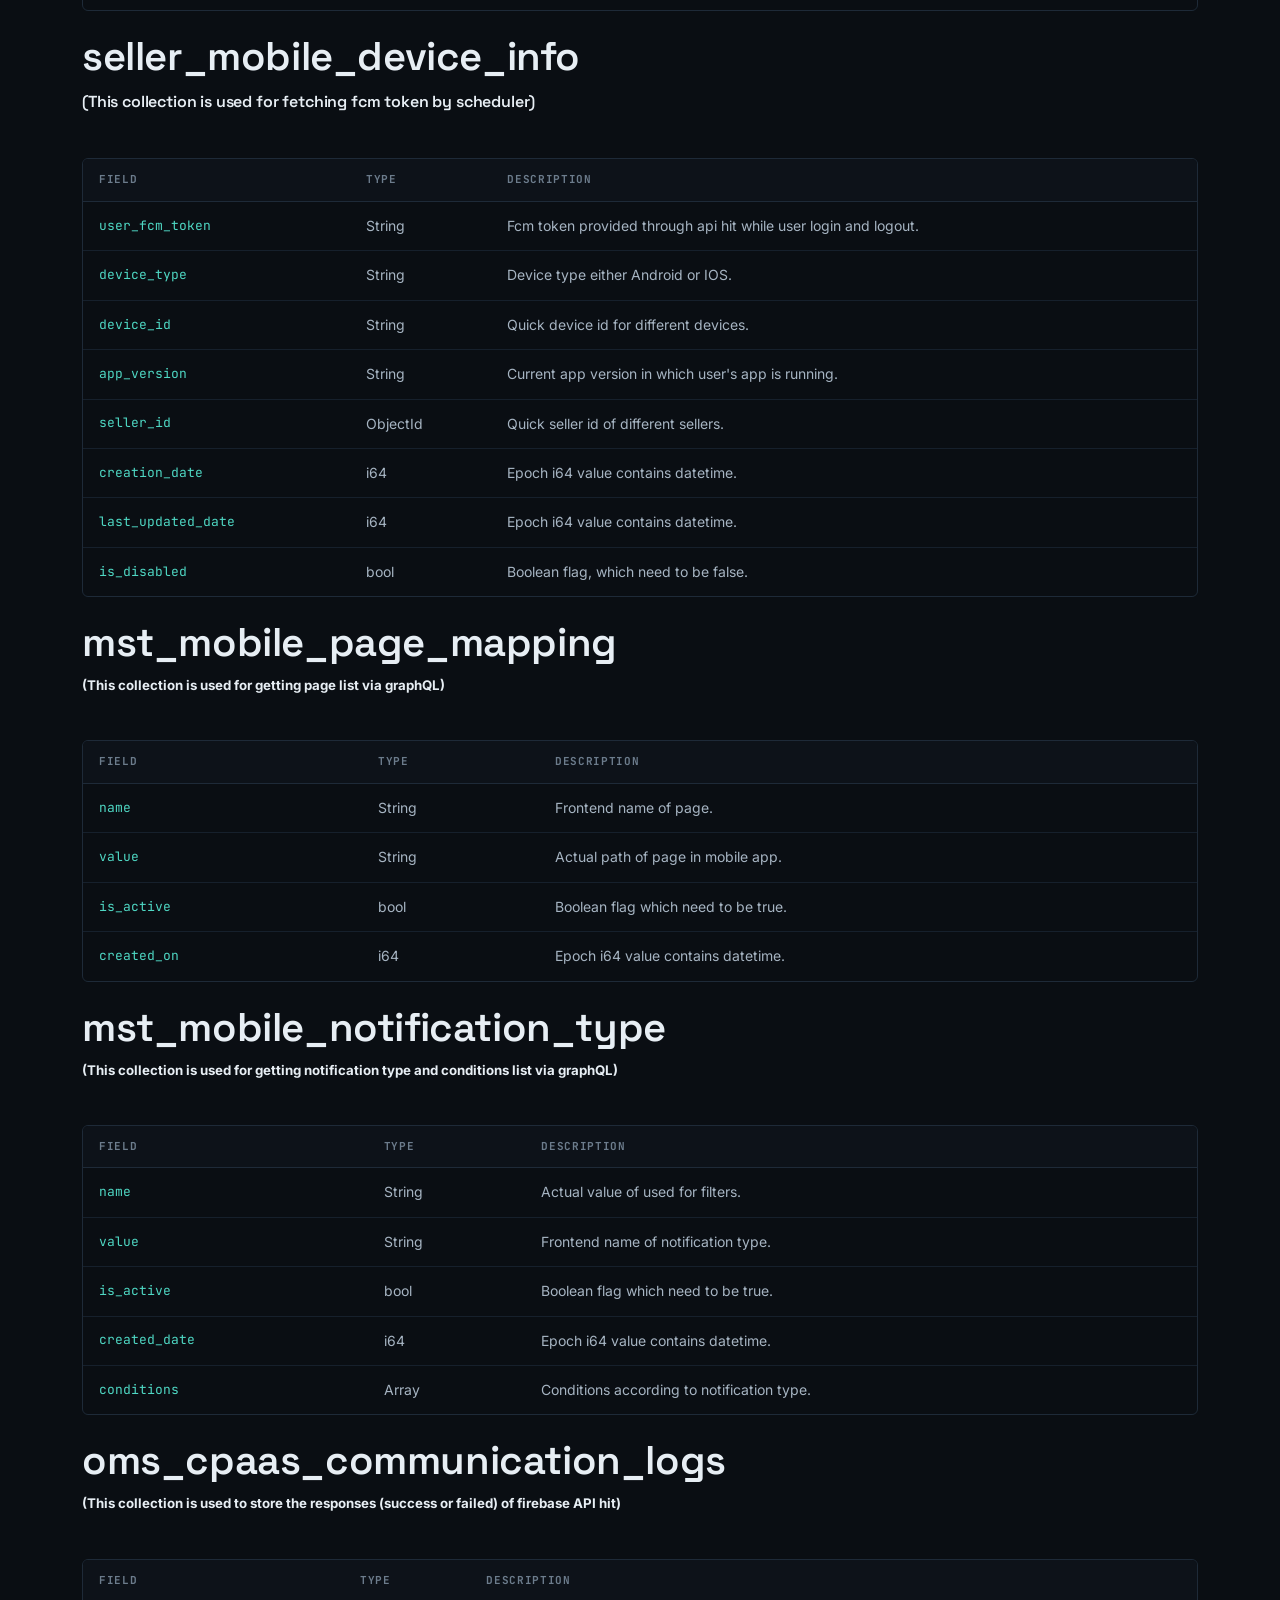
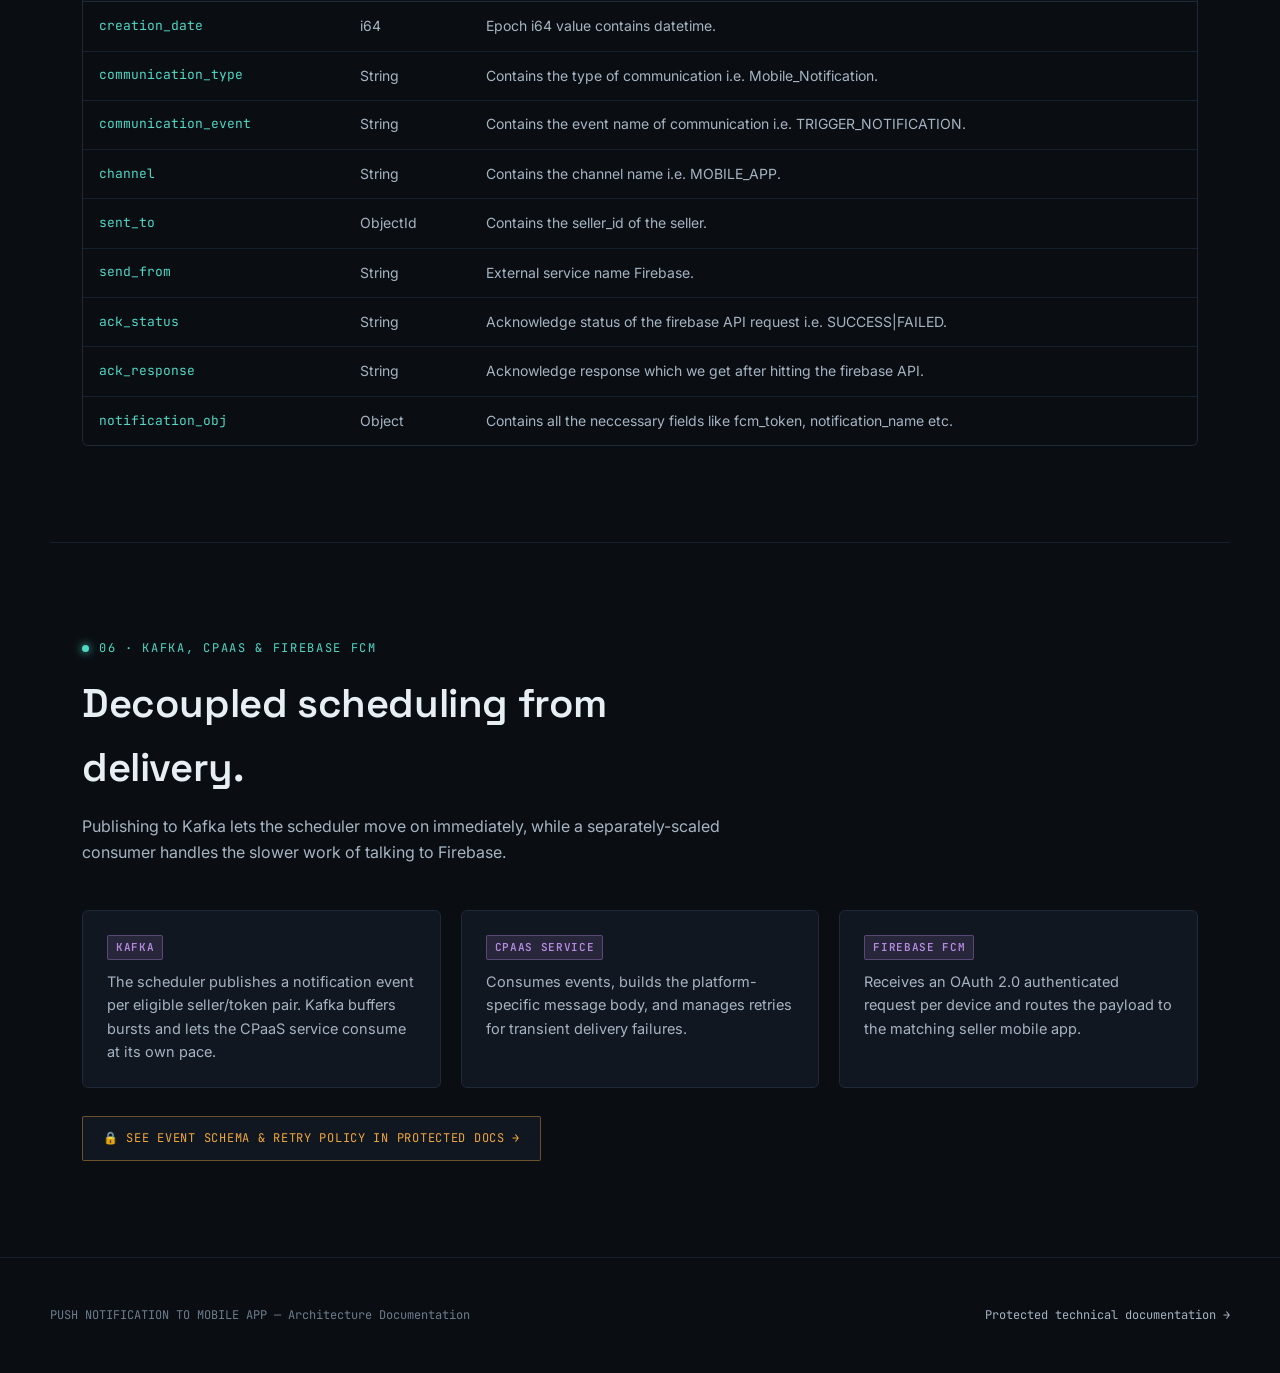
==== commit 958eb4dc: "add apis involved header" ====
--- a/index.html
+++ b/index.html
@@ -65,7 +65,7 @@
   <div class="pipeline-wrap reveal">
     <div class="pipeline-header">
       <span>Live pipeline reference · click a node</span>
-      <span class="tick"><span class="pulse"></span> next scheduler tick in <span id="scheduler-clock" class="mono">00:15</span> (simulated)</span>
+      <span class="tick"><span class="pulse"></span> next scheduler tick in <span id="scheduler-clock" class="mono">15:00</span> (simulated)</span>
     </div>
 
     <div class="pipeline" role="list">
